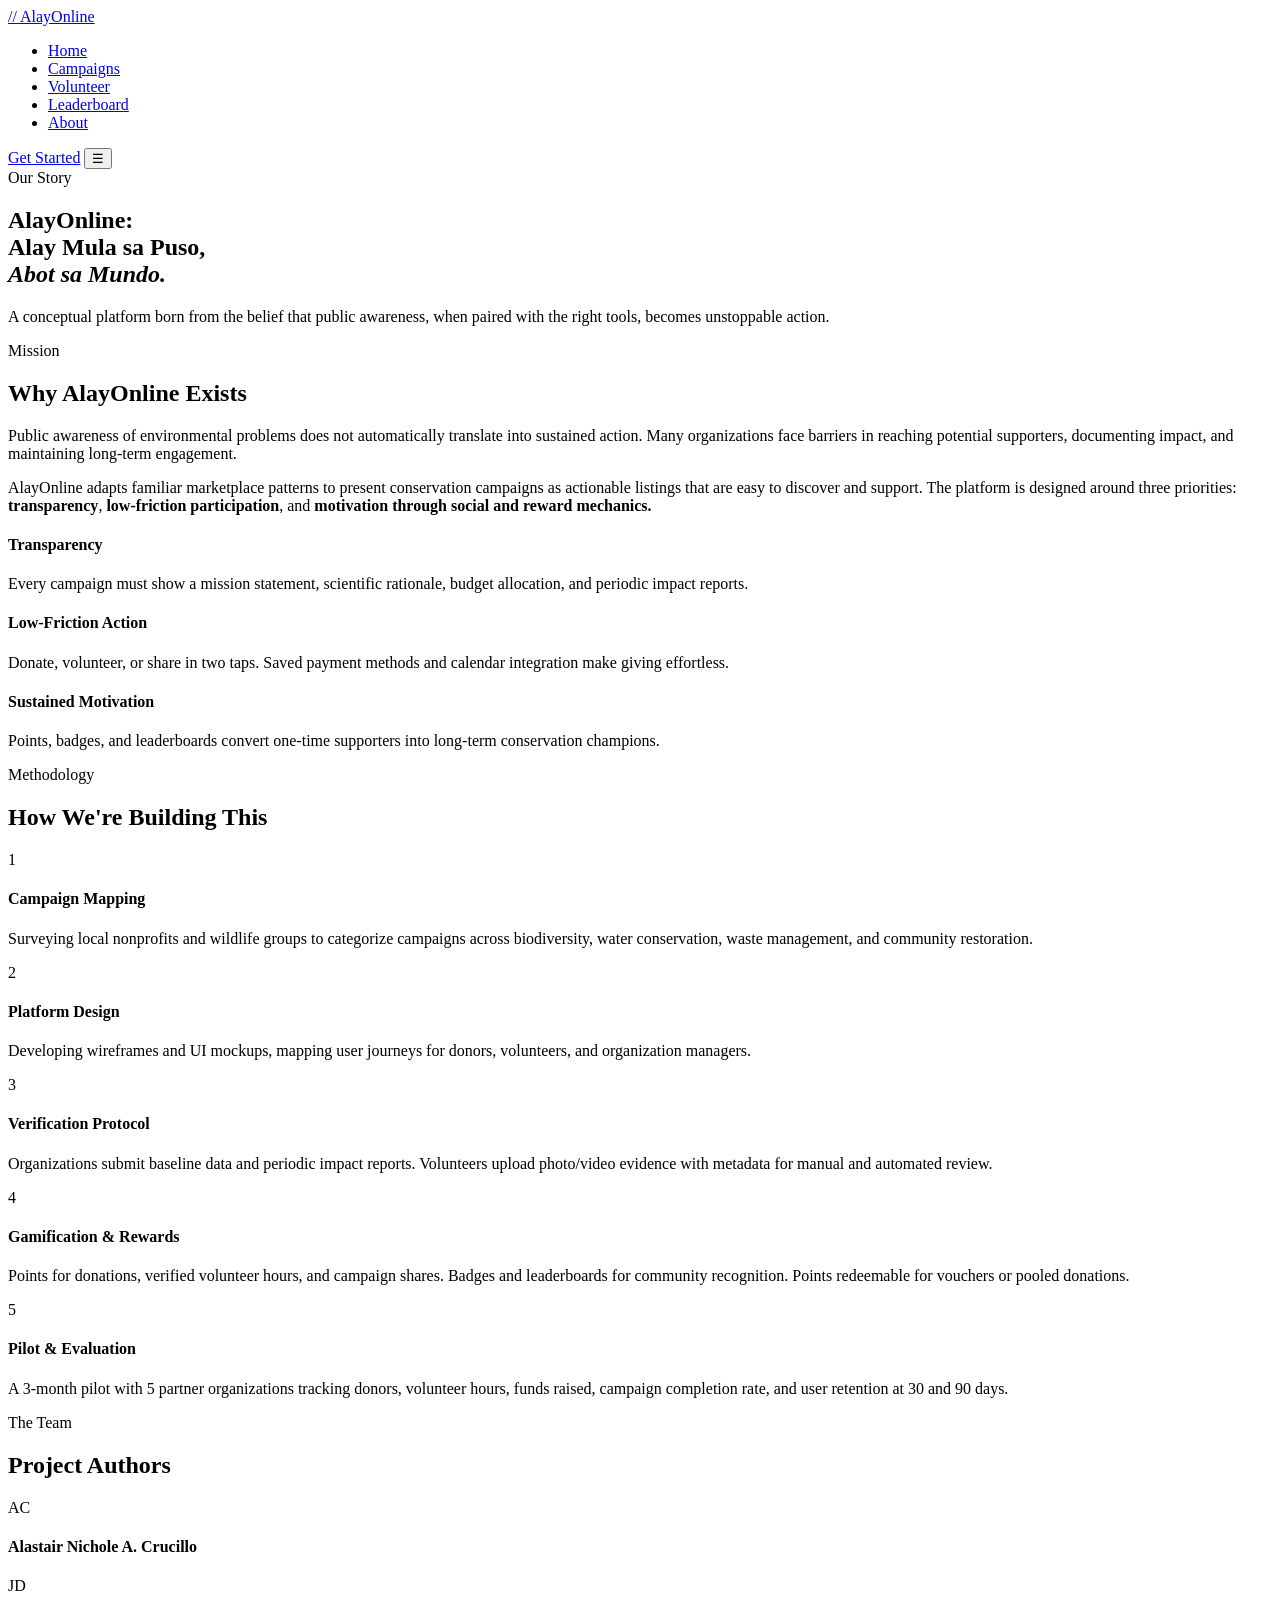
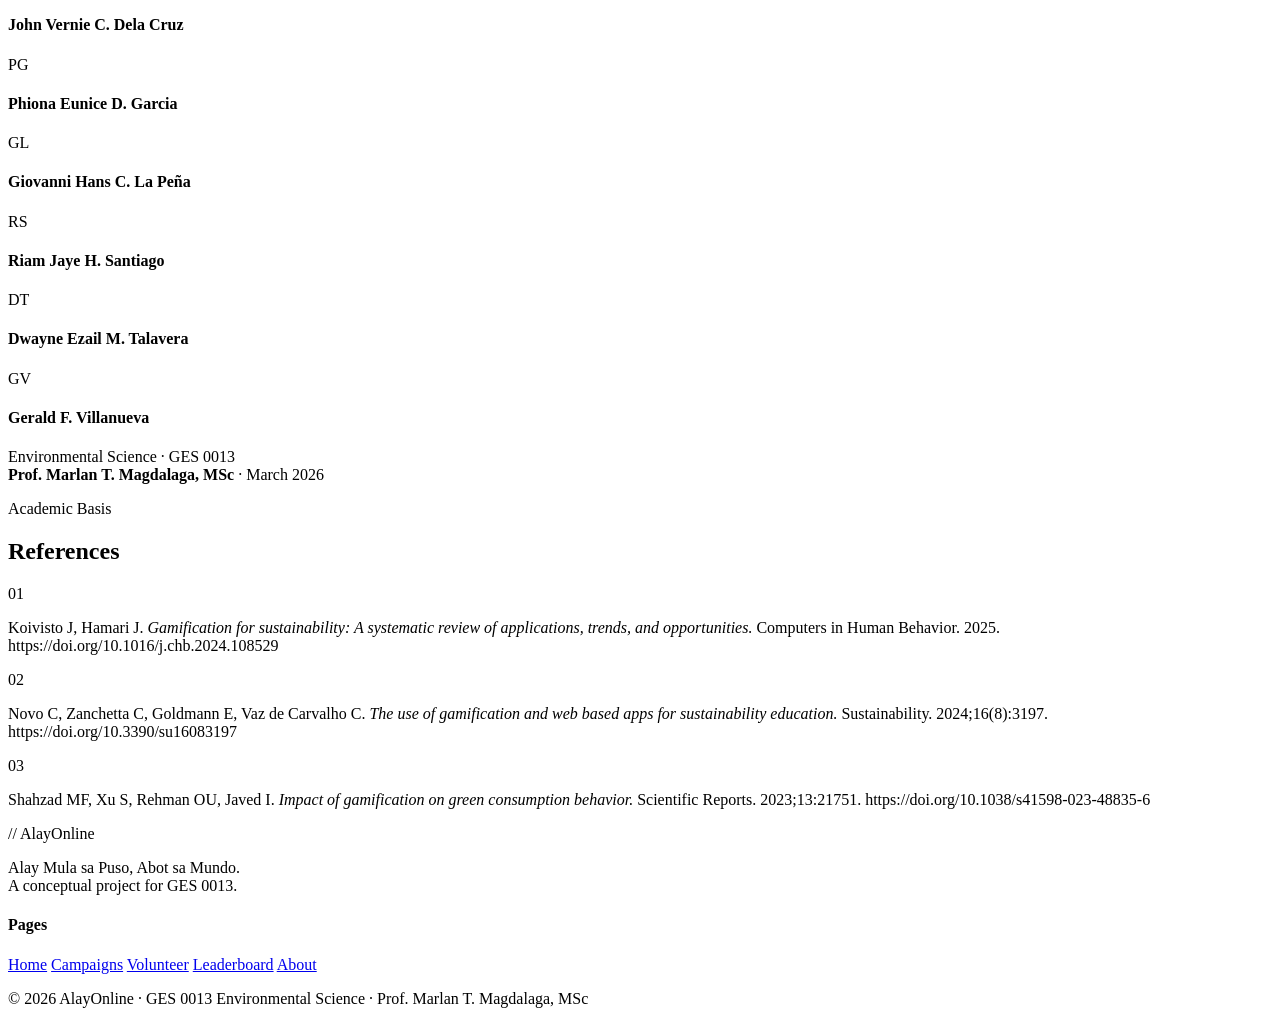
==== about.html @ 83161df3 "Add files via upload" ====
<!DOCTYPE html>
<html lang="en">
<head>
 <meta charset="UTF-8"/>
 <meta name="viewport" content="width=device-width, initial-scale=1.0"/>
 <title>About – AlayOnline</title>
 <link rel="preconnect" href="https://fonts.googleapis.com">
 <link href="https://fonts.googleapis.com/css2?family=Playfair+Display:wght@700;900&family=DM+Sans:wght@300;400;500;600&display=swap" rel="stylesheet">
 <link rel="stylesheet" href="css/style.css">
</head>
<body>

 <nav class="navbar">
 <a href="index.html" class="logo"><span class="logo-leaf">//</span> AlayOnline</a>
 <ul class="nav-links">
 <li><a href="index.html">Home</a></li>
 <li><a href="campaigns.html">Campaigns</a></li>
 <li><a href="volunteer.html">Volunteer</a></li>
 <li><a href="leaderboard.html">Leaderboard</a></li>
 <li><a href="about.html" class="active">About</a></li>
 </ul>
 <a href="campaigns.html" class="btn-primary nav-cta">Get Started</a>
 <button class="hamburger" id="hamburger">&#9776;</button>
 </nav>

 <section class="page-hero">
 <div class="hero-bg-blobs">
 <div class="blob blob-1"></div>
 <div class="blob blob-2"></div>
 </div>
 <div class="page-hero-content">
 <div class="section-label">Our Story</div>
 <h1>AlayOnline:<br>Alay Mula sa Puso,<br><em>Abot sa Mundo.</em></h1>
 <p>A conceptual platform born from the belief that public awareness, when paired with the right tools, becomes unstoppable action.</p>
 </div>
 </section>

 <!-- MISSION -->
 <section class="section mission-section">
 <div class="mission-grid">
 <div class="mission-text">
 <div class="section-label">Mission</div>
 <h2 class="section-title">Why AlayOnline Exists</h2>
 <p>Public awareness of environmental problems does not automatically translate into sustained action. Many organizations face barriers in reaching potential supporters, documenting impact, and maintaining long-term engagement.</p>
 <p>AlayOnline adapts familiar marketplace patterns to present conservation campaigns as actionable listings that are easy to discover and support. The platform is designed around three priorities: <strong>transparency</strong>, <strong>low-friction participation</strong>, and <strong>motivation through social and reward mechanics.</strong></p>
 </div>
 <div class="mission-values">
 <div class="value-card">
 <div class="value-icon"></div>
 <h4>Transparency</h4>
 <p>Every campaign must show a mission statement, scientific rationale, budget allocation, and periodic impact reports.</p>
 </div>
 <div class="value-card">
 <div class="value-icon"></div>
 <h4>Low-Friction Action</h4>
 <p>Donate, volunteer, or share in two taps. Saved payment methods and calendar integration make giving effortless.</p>
 </div>
 <div class="value-card">
 <div class="value-icon"></div>
 <h4>Sustained Motivation</h4>
 <p>Points, badges, and leaderboards convert one-time supporters into long-term conservation champions.</p>
 </div>
 </div>
 </div>
 </section>

 <!-- METHODOLOGY -->
 <section class="section methodology-section">
 <div class="section-label">Methodology</div>
 <h2 class="section-title">How We're Building This</h2>
 <div class="meth-steps">
 <div class="meth-step">
 <div class="meth-num">1</div>
 <div class="meth-content">
 <h4>Campaign Mapping</h4>
 <p>Surveying local nonprofits and wildlife groups to categorize campaigns across biodiversity, water conservation, waste management, and community restoration.</p>
 </div>
 </div>
 <div class="meth-step">
 <div class="meth-num">2</div>
 <div class="meth-content">
 <h4>Platform Design</h4>
 <p>Developing wireframes and UI mockups, mapping user journeys for donors, volunteers, and organization managers.</p>
 </div>
 </div>
 <div class="meth-step">
 <div class="meth-num">3</div>
 <div class="meth-content">
 <h4>Verification Protocol</h4>
 <p>Organizations submit baseline data and periodic impact reports. Volunteers upload photo/video evidence with metadata for manual and automated review.</p>
 </div>
 </div>
 <div class="meth-step">
 <div class="meth-num">4</div>
 <div class="meth-content">
 <h4>Gamification & Rewards</h4>
 <p>Points for donations, verified volunteer hours, and campaign shares. Badges and leaderboards for community recognition. Points redeemable for vouchers or pooled donations.</p>
 </div>
 </div>
 <div class="meth-step">
 <div class="meth-num">5</div>
 <div class="meth-content">
 <h4>Pilot & Evaluation</h4>
 <p>A 3-month pilot with 5 partner organizations tracking donors, volunteer hours, funds raised, campaign completion rate, and user retention at 30 and 90 days.</p>
 </div>
 </div>
 </div>
 </section>

 <!-- TEAM -->
 <section class="section team-section">
 <div class="section-label">The Team</div>
 <h2 class="section-title">Project Authors</h2>
 <div class="team-grid">
 <div class="team-card">
 <div class="team-avatar">AC</div>
 <h4>Alastair Nichole A. Crucillo</h4>
 </div>
 <div class="team-card">
 <div class="team-avatar">JD</div>
 <h4>John Vernie C. Dela Cruz</h4>
 </div>
 <div class="team-card">
 <div class="team-avatar">PG</div>
 <h4>Phiona Eunice D. Garcia</h4>
 </div>
 <div class="team-card">
 <div class="team-avatar">GL</div>
 <h4>Giovanni Hans C. La Peña</h4>
 </div>
 <div class="team-card">
 <div class="team-avatar">RS</div>
 <h4>Riam Jaye H. Santiago</h4>
 </div>
 <div class="team-card">
 <div class="team-avatar">DT</div>
 <h4>Dwayne Ezail M. Talavera</h4>
 </div>
 <div class="team-card">
 <div class="team-avatar">GV</div>
 <h4>Gerald F. Villanueva</h4>
 </div>
 </div>
 <div class="course-info">
 <p>Environmental Science · GES 0013<br>
 <strong>Prof. Marlan T. Magdalaga, MSc</strong> · March 2026</p>
 </div>
 </section>

 <!-- REFERENCES -->
 <section class="section references-section">
 <div class="section-label">Academic Basis</div>
 <h2 class="section-title">References</h2>
 <div class="ref-list">
 <div class="ref-card">
 <div class="ref-num">01</div>
 <div class="ref-text">
 <p>Koivisto J, Hamari J. <em>Gamification for sustainability: A systematic review of applications, trends, and opportunities.</em> Computers in Human Behavior. 2025. https://doi.org/10.1016/j.chb.2024.108529</p>
 </div>
 </div>
 <div class="ref-card">
 <div class="ref-num">02</div>
 <div class="ref-text">
 <p>Novo C, Zanchetta C, Goldmann E, Vaz de Carvalho C. <em>The use of gamification and web based apps for sustainability education.</em> Sustainability. 2024;16(8):3197. https://doi.org/10.3390/su16083197</p>
 </div>
 </div>
 <div class="ref-card">
 <div class="ref-num">03</div>
 <div class="ref-text">
 <p>Shahzad MF, Xu S, Rehman OU, Javed I. <em>Impact of gamification on green consumption behavior.</em> Scientific Reports. 2023;13:21751. https://doi.org/10.1038/s41598-023-48835-6</p>
 </div>
 </div>
 </div>
 </section>

 <footer class="footer">
 <div class="footer-inner">
 <div class="footer-brand">
 <span class="logo-leaf">//</span> AlayOnline
 <p>Alay Mula sa Puso, Abot sa Mundo.<br>A conceptual project for GES 0013.</p>
 </div>
 <div class="footer-links">
 <h4>Pages</h4>
 <a href="index.html">Home</a>
 <a href="campaigns.html">Campaigns</a>
 <a href="volunteer.html">Volunteer</a>
 <a href="leaderboard.html">Leaderboard</a>
 <a href="about.html">About</a>
 </div>
 </div>
 <div class="footer-bottom">
 <p>© 2026 AlayOnline · GES 0013 Environmental Science · Prof. Marlan T. Magdalaga, MSc</p>
 </div>
 </footer>

 <script src="js/main.js"></script>
</body>
</html>
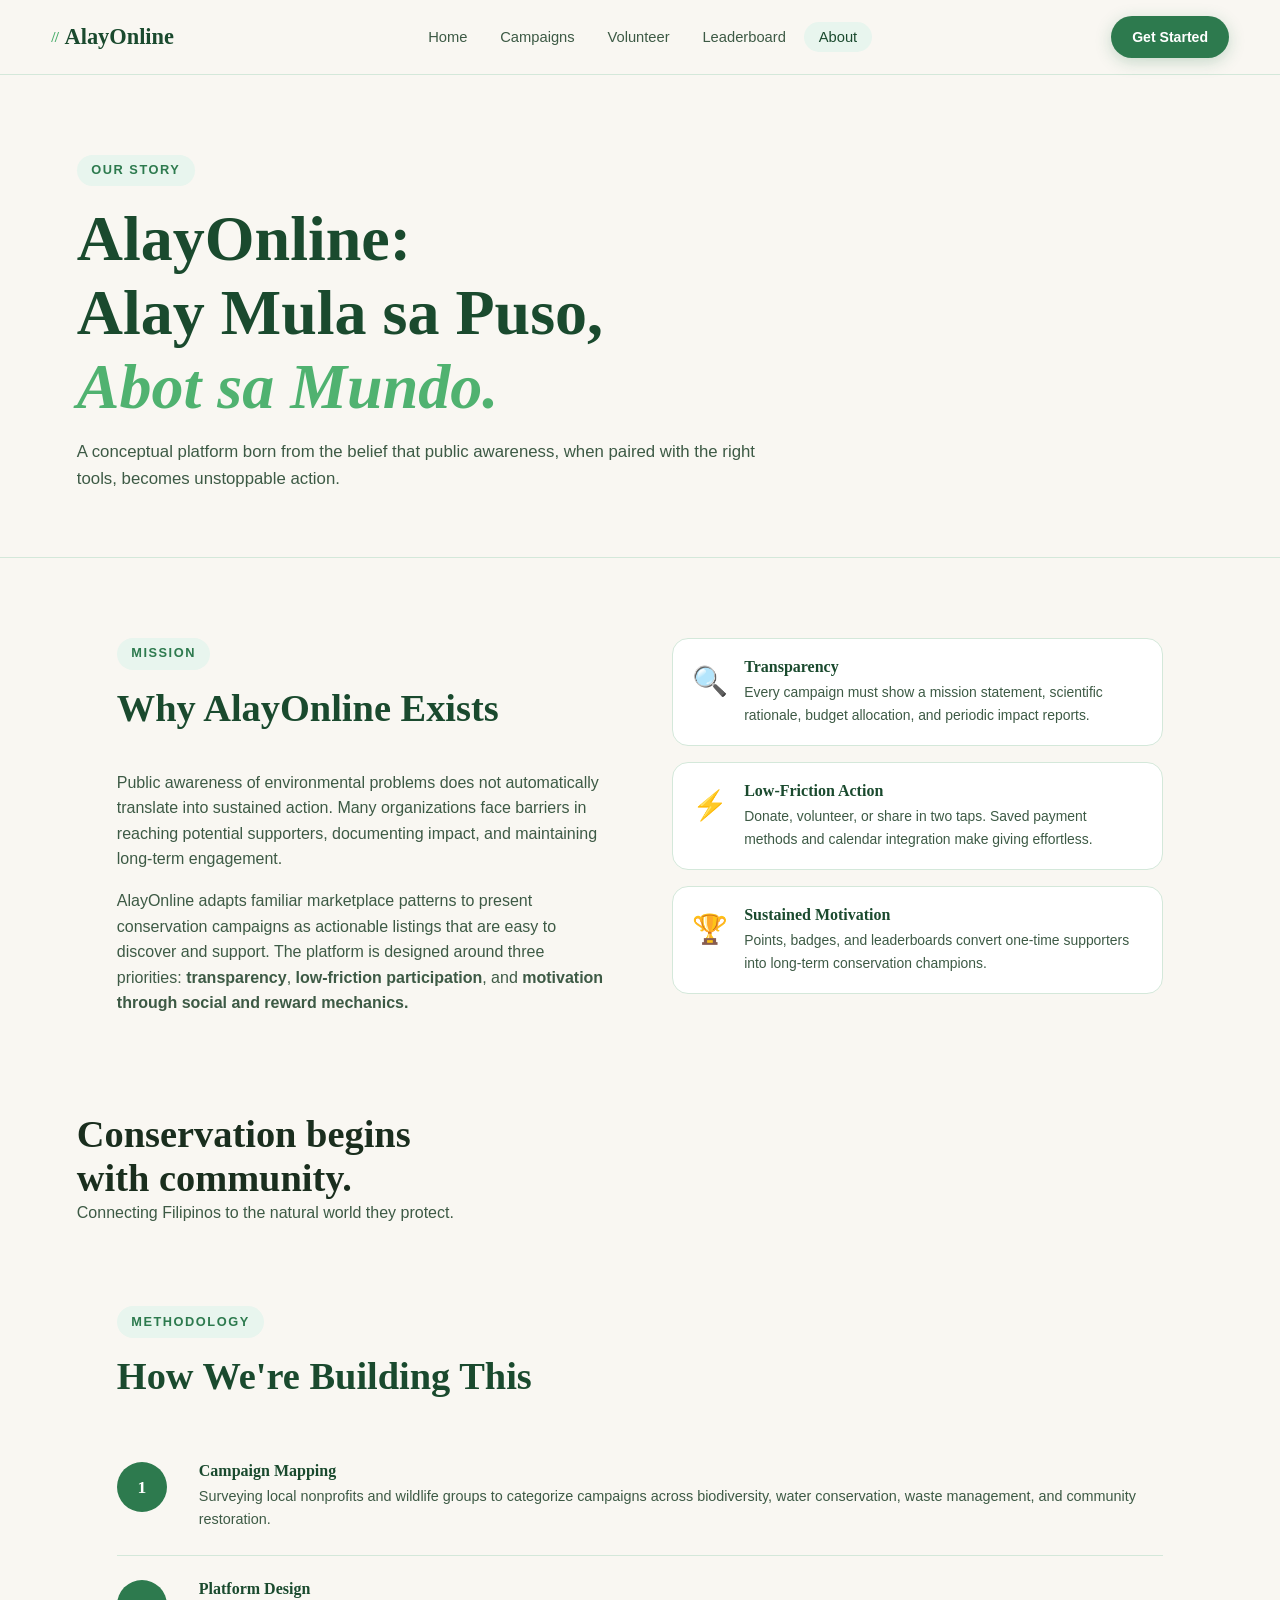
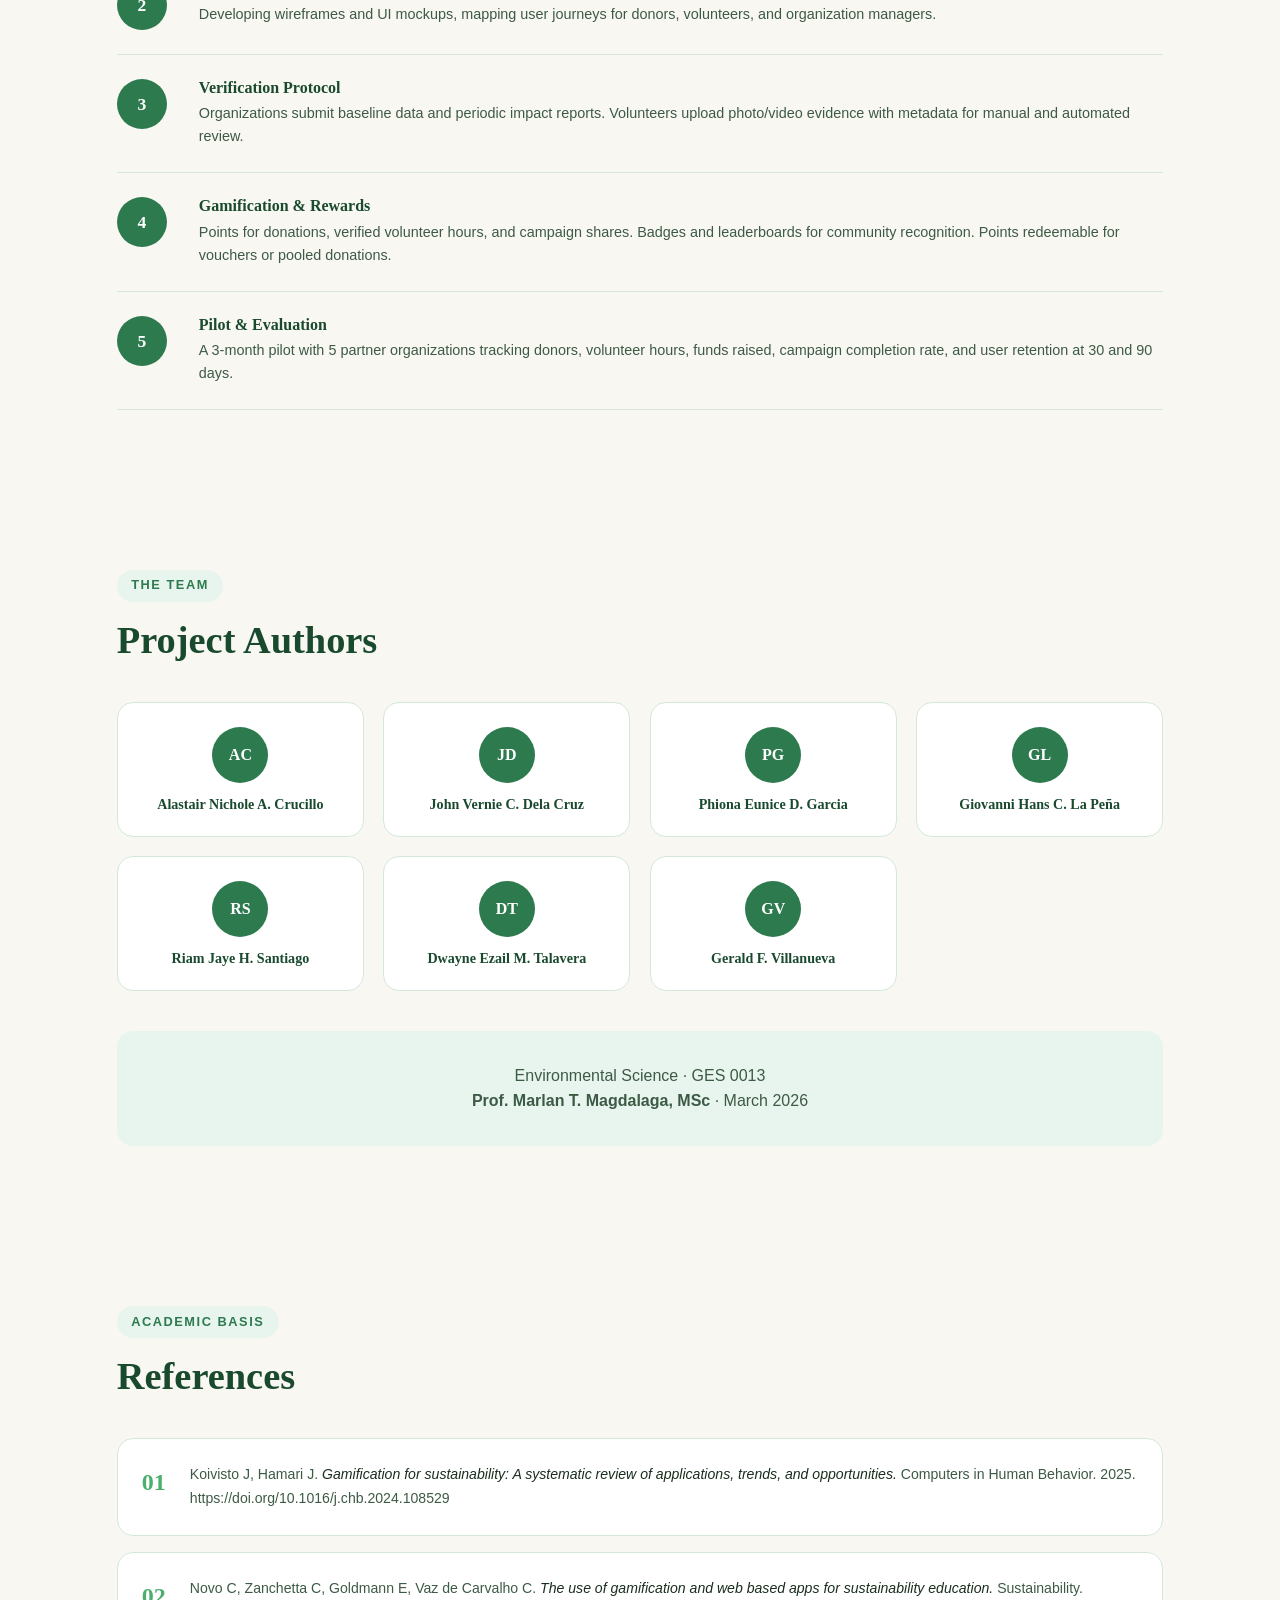
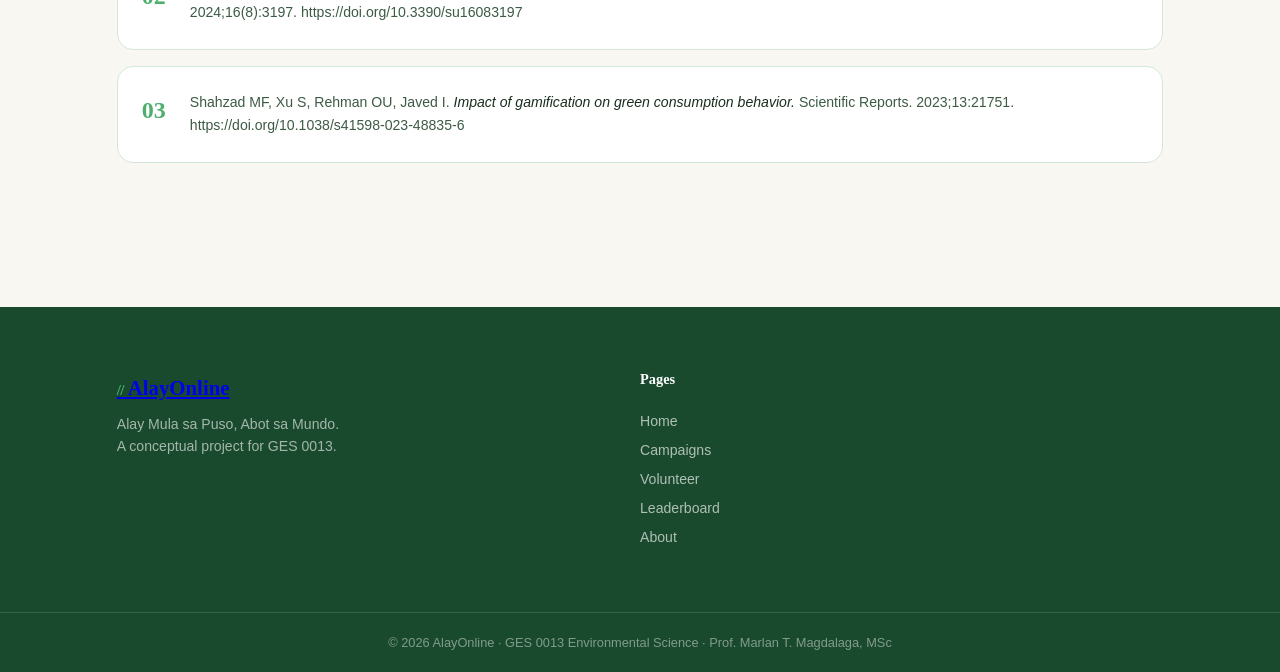
==== commit 4f373cf9: "Update about.html" ====
--- a/about.html
+++ b/about.html
@@ -5,7 +5,7 @@
  <meta name="viewport" content="width=device-width, initial-scale=1.0"/>
  <title>About – AlayOnline</title>
  <link rel="preconnect" href="https://fonts.googleapis.com">
- <link href="https://fonts.googleapis.com/css2?family=Playfair+Display:wght@700;900&family=DM+Sans:wght@300;400;500;600&display=swap" rel="stylesheet">
+ <link href="https://fonts.googleapis.com/css2?family=Cormorant+Garamond:ital,wght@0,400;0,600;0,700;1,400;1,600&family=Outfit:wght@300;400;500;600;700&display=swap" rel="stylesheet">
  <link rel="stylesheet" href="css/style.css">
 </head>
 <body>
@@ -23,14 +23,13 @@
  <button class="hamburger" id="hamburger">&#9776;</button>
  </nav>
 
+ <!-- PAGE HERO (Parallax) -->
  <section class="page-hero">
- <div class="hero-bg-blobs">
- <div class="blob blob-1"></div>
- <div class="blob blob-2"></div>
- </div>
+ <div class="page-hero-parallax-bg ph-about"></div>
+ <div class="page-hero-overlay"></div>
  <div class="page-hero-content">
  <div class="section-label">Our Story</div>
- <h1>AlayOnline:<br>Alay Mula sa Puso,<br><em>Abot sa Mundo.</em></h1>
+ <h1>AlayOnline:<br>Alay Mula sa Puso,<br><em style="color: rgba(61,170,98,0.9);">Abot sa Mundo.</em></h1>
  <p>A conceptual platform born from the belief that public awareness, when paired with the right tools, becomes unstoppable action.</p>
  </div>
  </section>
@@ -46,23 +45,39 @@
  </div>
  <div class="mission-values">
  <div class="value-card">
- <div class="value-icon"></div>
+ <div class="value-icon">🔍</div>
+ <div>
  <h4>Transparency</h4>
  <p>Every campaign must show a mission statement, scientific rationale, budget allocation, and periodic impact reports.</p>
  </div>
+ </div>
  <div class="value-card">
- <div class="value-icon"></div>
+ <div class="value-icon">⚡</div>
+ <div>
  <h4>Low-Friction Action</h4>
  <p>Donate, volunteer, or share in two taps. Saved payment methods and calendar integration make giving effortless.</p>
  </div>
+ </div>
  <div class="value-card">
- <div class="value-icon"></div>
+ <div class="value-icon">🏆</div>
+ <div>
  <h4>Sustained Motivation</h4>
  <p>Points, badges, and leaderboards convert one-time supporters into long-term conservation champions.</p>
  </div>
  </div>
  </div>
- </section>
+ </div>
+ </section>
+
+ <!-- NATURE STRIP -->
+ <div class="nature-strip parallax-section">
+ <div class="nature-strip-bg parallax-bg" style="background-image: url('https://images.unsplash.com/photo-1441974231531-c6227db76b6e?w=1600&q=80&auto=format&fit=crop'); filter: brightness(0.3) saturate(1.4);"></div>
+ <div class="nature-strip-overlay"></div>
+ <div class="nature-strip-content section-content" style="padding: 0 6%;">
+ <h2>Conservation begins<br>with community.</h2>
+ <p>Connecting Filipinos to the natural world they protect.</p>
+ </div>
+ </div>
 
  <!-- METHODOLOGY -->
  <section class="section methodology-section">
@@ -176,7 +191,7 @@
  <footer class="footer">
  <div class="footer-inner">
  <div class="footer-brand">
- <span class="logo-leaf">//</span> AlayOnline
+ <a href="index.html" class="footer-brand-name"><span class="logo-leaf">//</span> AlayOnline</a>
  <p>Alay Mula sa Puso, Abot sa Mundo.<br>A conceptual project for GES 0013.</p>
  </div>
  <div class="footer-links">
--- a/css/style.css
+++ b/css/style.css
@@ -0,0 +1,836 @@
+/* ===== CSS VARIABLES ===== */
+:root {
+  --green-deep: #1a4a2e;
+  --green-mid: #2d7a4e;
+  --green-light: #4caf6e;
+  --green-pale: #e8f5ee;
+  --teal: #1b7a6e;
+  --blue: #1a5276;
+  --blue-light: #d6eaf8;
+  --brown: #6b4226;
+  --brown-light: #f5ebe0;
+  --gold: #e6b800;
+  --gold-light: #fff8cc;
+  --off-white: #f9f7f2;
+  --white: #ffffff;
+  --text-dark: #1a2e1e;
+  --text-mid: #3d5a45;
+  --text-light: #6b8c74;
+  --border: #d4e8da;
+  --shadow: rgba(26,74,46,0.12);
+  --shadow-lg: rgba(26,74,46,0.20);
+  --font-display: 'Playfair Display', Georgia, serif;
+  --font-body: 'DM Sans', sans-serif;
+  --radius: 16px;
+  --radius-sm: 10px;
+  --transition: 0.3s cubic-bezier(0.4,0,0.2,1);
+}
+
+/* ===== RESET ===== */
+*, *::before, *::after { box-sizing: border-box; margin: 0; padding: 0; }
+html { scroll-behavior: smooth; }
+body {
+  font-family: var(--font-body);
+  background: var(--off-white);
+  color: var(--text-dark);
+  line-height: 1.6;
+  overflow-x: hidden;
+}
+
+/* ===== TYPOGRAPHY ===== */
+h1, h2, h3, h4 { font-family: var(--font-display); line-height: 1.15; }
+h1 { font-size: clamp(2.4rem, 5vw, 4rem); font-weight: 900; }
+h2 { font-size: clamp(1.8rem, 3vw, 2.8rem); font-weight: 700; }
+h3 { font-size: 1.25rem; font-weight: 700; }
+h4 { font-size: 1rem; font-weight: 700; }
+p { font-size: 1rem; color: var(--text-mid); }
+em { font-style: italic; color: var(--green-mid); }
+
+/* ===== BUTTONS ===== */
+.btn-primary {
+  display: inline-block;
+  background: var(--green-mid);
+  color: #fff;
+  padding: 0.8rem 1.8rem;
+  border-radius: 50px;
+  font-family: var(--font-body);
+  font-weight: 600;
+  font-size: 0.95rem;
+  text-decoration: none;
+  border: none;
+  cursor: pointer;
+  transition: background var(--transition), transform var(--transition), box-shadow var(--transition);
+  box-shadow: 0 4px 16px rgba(45,122,78,0.25);
+}
+.btn-primary:hover {
+  background: var(--green-deep);
+  transform: translateY(-2px);
+  box-shadow: 0 8px 24px rgba(45,122,78,0.35);
+}
+.btn-outline {
+  display: inline-block;
+  background: transparent;
+  color: var(--green-mid);
+  padding: 0.8rem 1.8rem;
+  border-radius: 50px;
+  font-family: var(--font-body);
+  font-weight: 600;
+  font-size: 0.95rem;
+  text-decoration: none;
+  border: 2px solid var(--green-mid);
+  cursor: pointer;
+  transition: all var(--transition);
+}
+.btn-outline:hover {
+  background: var(--green-mid);
+  color: #fff;
+  transform: translateY(-2px);
+}
+.btn-sm {
+  display: inline-block;
+  background: var(--green-mid);
+  color: #fff;
+  padding: 0.45rem 1.1rem;
+  border-radius: 50px;
+  font-size: 0.85rem;
+  font-weight: 600;
+  text-decoration: none;
+  transition: background var(--transition);
+}
+.btn-sm:hover { background: var(--green-deep); }
+.btn-sm-pad {
+  display: inline-block;
+  padding: 0.5rem 1.2rem;
+  border-radius: 50px;
+  font-size: 0.85rem;
+  font-weight: 600;
+  text-decoration: none;
+  cursor: pointer;
+  transition: all var(--transition);
+}
+.w100 { width: 100%; text-align: center; margin-top: 0.75rem; }
+
+/* ===== NAVBAR ===== */
+.navbar {
+  position: sticky;
+  top: 0;
+  z-index: 100;
+  display: flex;
+  align-items: center;
+  justify-content: space-between;
+  padding: 1rem 4%;
+  background: rgba(249,247,242,0.95);
+  backdrop-filter: blur(12px);
+  border-bottom: 1px solid var(--border);
+  gap: 1rem;
+}
+.logo {
+  font-family: var(--font-display);
+  font-weight: 900;
+  font-size: 1.4rem;
+  color: var(--green-deep);
+  text-decoration: none;
+  display: flex;
+  align-items: center;
+  gap: 0.4rem;
+  white-space: nowrap;
+}
+.logo-leaf { font-size: 0.95rem; color: var(--green-light); font-weight: 900; letter-spacing: -0.05em; }
+.nav-links {
+  display: flex;
+  list-style: none;
+  gap: 0.25rem;
+}
+.nav-links a {
+  padding: 0.45rem 0.9rem;
+  text-decoration: none;
+  color: var(--text-mid);
+  font-weight: 500;
+  font-size: 0.92rem;
+  border-radius: 50px;
+  transition: all var(--transition);
+}
+.nav-links a:hover, .nav-links a.active {
+  color: var(--green-deep);
+  background: var(--green-pale);
+}
+.nav-cta { font-size: 0.88rem; padding: 0.6rem 1.3rem; }
+.hamburger {
+  display: none;
+  background: none;
+  border: none;
+  font-size: 1.5rem;
+  cursor: pointer;
+  color: var(--green-deep);
+}
+
+/* ===== SECTION BASE ===== */
+.section {
+  padding: 5rem 6%;
+  max-width: 1200px;
+  margin: 0 auto;
+}
+.section-label {
+  display: inline-block;
+  background: var(--green-pale);
+  color: var(--green-mid);
+  font-size: 0.8rem;
+  font-weight: 600;
+  letter-spacing: 0.12em;
+  text-transform: uppercase;
+  padding: 0.35rem 0.9rem;
+  border-radius: 50px;
+  margin-bottom: 1rem;
+}
+.section-title {
+  margin-bottom: 2.5rem;
+  color: var(--green-deep);
+}
+
+/* ===== BLOBS (background) ===== */
+.hero-bg-blobs { position: absolute; inset: 0; overflow: hidden; pointer-events: none; z-index: 0; }
+.blob {
+  position: absolute;
+  border-radius: 50%;
+  filter: blur(60px);
+  opacity: 0.18;
+}
+.blob-1 { width: 500px; height: 500px; background: var(--green-light); top: -100px; left: -100px; animation: drift 12s ease-in-out infinite; }
+.blob-2 { width: 400px; height: 400px; background: var(--teal); top: 100px; right: -100px; animation: drift 16s ease-in-out infinite reverse; }
+.blob-3 { width: 300px; height: 300px; background: var(--gold); bottom: -50px; left: 40%; animation: drift 10s ease-in-out infinite 3s; }
+@keyframes drift { 0%,100%{transform:translate(0,0)} 50%{transform:translate(30px,30px)} }
+
+/* ===== HERO ===== */
+.hero {
+  position: relative;
+  display: grid;
+  grid-template-columns: 1fr 1fr;
+  align-items: center;
+  gap: 3rem;
+  padding: 5rem 6% 4rem;
+  min-height: 88vh;
+  overflow: hidden;
+}
+.hero-content { position: relative; z-index: 1; }
+.hero-badge {
+  display: inline-block;
+  background: var(--gold-light);
+  border: 1px solid var(--gold);
+  color: #7a5c00;
+  font-size: 0.8rem;
+  font-weight: 600;
+  padding: 0.35rem 0.9rem;
+  border-radius: 50px;
+  margin-bottom: 1.5rem;
+}
+.hero-title {
+  margin-bottom: 1.2rem;
+  color: var(--green-deep);
+  animation: fadeUp 0.8s ease both;
+}
+.hero-sub {
+  font-size: 1.1rem;
+  color: var(--text-mid);
+  margin-bottom: 2rem;
+  max-width: 500px;
+  animation: fadeUp 0.9s ease 0.1s both;
+}
+.hero-actions {
+  display: flex;
+  gap: 1rem;
+  flex-wrap: wrap;
+  margin-bottom: 2.5rem;
+  animation: fadeUp 1s ease 0.2s both;
+}
+.hero-stats {
+  display: flex;
+  align-items: center;
+  gap: 1.5rem;
+  animation: fadeUp 1s ease 0.3s both;
+}
+.stat { display: flex; flex-direction: column; }
+.stat-num { font-family: var(--font-display); font-size: 1.8rem; font-weight: 900; color: var(--green-deep); }
+.stat-label { font-size: 0.78rem; color: var(--text-light); text-transform: uppercase; letter-spacing: 0.05em; }
+.stat-divider { width: 1px; height: 40px; background: var(--border); }
+
+@keyframes fadeUp { from{opacity:0;transform:translateY(20px)} to{opacity:1;transform:translateY(0)} }
+
+/* ===== PHONE MOCKUP ===== */
+.hero-visual { position: relative; z-index: 1; display: flex; justify-content: center; animation: fadeUp 1s ease 0.4s both; }
+.phone-mockup {
+  width: 260px;
+  background: var(--green-deep);
+  border-radius: 36px;
+  padding: 14px;
+  box-shadow: 0 30px 80px rgba(26,74,46,0.35);
+}
+.phone-screen {
+  background: var(--off-white);
+  border-radius: 26px;
+  overflow: hidden;
+  min-height: 480px;
+}
+.phone-header {
+  background: var(--green-deep);
+  color: #fff;
+  padding: 0.8rem 1rem;
+  display: flex;
+  justify-content: space-between;
+  align-items: center;
+  font-size: 0.78rem;
+  font-weight: 600;
+}
+.phone-pts { background: var(--gold); color: #1a1a1a; padding: 0.2rem 0.6rem; border-radius: 50px; font-size: 0.7rem; }
+.phone-card {
+  margin: 0.7rem;
+  border-radius: var(--radius-sm);
+  padding: 0.8rem;
+  font-size: 0.75rem;
+}
+.phone-card.green { background: var(--green-pale); border-left: 3px solid var(--green-light); }
+.phone-card.blue { background: var(--blue-light); border-left: 3px solid #3498db; }
+.phone-card.brown { background: var(--brown-light); border-left: 3px solid var(--brown); }
+.pc-tag { font-size: 0.65rem; font-weight: 600; color: var(--text-light); text-transform: uppercase; letter-spacing: 0.06em; margin-bottom: 0.25rem; }
+.pc-title { font-weight: 700; color: var(--text-dark); font-size: 0.82rem; margin-bottom: 0.4rem; }
+.pc-bar { height: 5px; background: var(--border); border-radius: 3px; margin-bottom: 0.3rem; }
+.pc-fill { height: 100%; background: var(--green-mid); border-radius: 3px; }
+.pc-meta { font-size: 0.65rem; color: var(--text-light); }
+
+/* ===== PILLARS ===== */
+.pillars-grid {
+  display: grid;
+  grid-template-columns: repeat(4, 1fr);
+  gap: 1.5rem;
+}
+.pillar-card {
+  background: var(--white);
+  border: 1px solid var(--border);
+  border-radius: var(--radius);
+  padding: 2rem 1.5rem;
+  text-align: center;
+  transition: transform var(--transition), box-shadow var(--transition);
+  cursor: default;
+}
+.pillar-card:hover { transform: translateY(-6px); box-shadow: 0 16px 40px var(--shadow); }
+.pillar-icon { font-size: 2.5rem; margin-bottom: 1rem; }
+.pillar-card h3 { font-size: 1rem; margin-bottom: 0.6rem; color: var(--green-deep); }
+.pillar-card p { font-size: 0.87rem; }
+
+/* ===== HOW IT WORKS ===== */
+.how-it-works { background: var(--green-deep); border-radius: 24px; color: #fff; }
+.how-it-works .section-label { background: rgba(255,255,255,0.15); color: rgba(255,255,255,0.85); }
+.how-it-works .section-title { color: #fff; }
+.steps-row {
+  display: flex;
+  align-items: flex-start;
+  gap: 1rem;
+  flex-wrap: wrap;
+}
+.step { flex: 1; min-width: 160px; }
+.step-number { font-family: var(--font-display); font-size: 3rem; font-weight: 900; color: var(--green-mid); line-height: 1; margin-bottom: 0.5rem; }
+.step h3 { color: var(--green-deep); margin-bottom: 0.4rem; }
+.step p { color: var(--text-mid); font-size: 0.9rem; }
+.step-arrow { font-size: 1.5rem; color: var(--green-mid); padding-top: 1rem; align-self: center; }
+.how-it-works .step-number { color: var(--green-light); }
+.how-it-works .step h3 { color: #ffffff; }
+.how-it-works .step p { color: rgba(255,255,255,0.75); }
+.how-it-works .step-arrow { color: var(--green-light); }
+
+/* ===== CAMPAIGN CARDS ===== */
+.campaigns-row { display: grid; grid-template-columns: repeat(3,1fr); gap: 1.5rem; margin-bottom: 2.5rem; }
+.camp-card {
+  background: var(--white);
+  border-radius: var(--radius);
+  overflow: hidden;
+  border: 1px solid var(--border);
+  transition: transform var(--transition), box-shadow var(--transition);
+}
+.camp-card:hover { transform: translateY(-6px); box-shadow: 0 20px 50px var(--shadow-lg); }
+.camp-img { height: 180px; background-size: cover; background-position: center; }
+.camp-img-1 { background: linear-gradient(135deg, #1a4a2e 0%, #2d7a4e 50%, #4caf6e 100%); position:relative; }
+.camp-img-1::after { content:'🦅'; position:absolute; top:50%; left:50%; transform:translate(-50%,-50%); font-size:4rem; }
+.camp-img-2 { background: linear-gradient(135deg, #0d3349 0%, #1a5276 50%, #3498db 100%); position:relative; }
+.camp-img-2::after { content:'💧'; position:absolute; top:50%; left:50%; transform:translate(-50%,-50%); font-size:4rem; }
+.camp-img-3 { background: linear-gradient(135deg, #3d2314 0%, #6b4226 50%, #c8855a 100%); position:relative; }
+.camp-img-3::after { content:'🌱'; position:absolute; top:50%; left:50%; transform:translate(-50%,-50%); font-size:4rem; }
+.camp-body { padding: 1.2rem; }
+.camp-tag {
+  display: inline-block;
+  font-size: 0.72rem;
+  font-weight: 600;
+  padding: 0.25rem 0.7rem;
+  border-radius: 50px;
+  margin-bottom: 0.6rem;
+}
+.green-tag { background: var(--green-pale); color: var(--green-mid); }
+.blue-tag { background: var(--blue-light); color: var(--blue); }
+.brown-tag { background: var(--brown-light); color: var(--brown); }
+.grey-tag { background: #f0f0f0; color: #555; }
+.verified-tag { background: #e8fdf1; color: #1a7a4e; border: 1px solid #a8e6c4; margin-left: 0.3rem; }
+.camp-body h3 { margin-bottom: 0.4rem; font-size: 1rem; color: var(--green-deep); }
+.camp-body p { font-size: 0.87rem; margin-bottom: 0.8rem; }
+.prog-bar { height: 6px; background: var(--green-pale); border-radius: 3px; margin-bottom: 0.6rem; overflow: hidden; }
+.prog-fill { height: 100%; background: linear-gradient(90deg, var(--green-mid), var(--green-light)); border-radius: 3px; transition: width 1s ease; }
+.camp-footer { display: flex; justify-content: space-between; align-items: center; font-size: 0.85rem; color: var(--text-light); }
+.center-cta { text-align: center; }
+
+/* ===== GAMIFICATION TEASER ===== */
+.gamification-teaser {
+  display: grid;
+  grid-template-columns: 1fr 1fr;
+  gap: 4rem;
+  align-items: center;
+  background: var(--green-pale);
+  border-radius: 24px;
+  padding: 4rem 5%;
+  max-width: 1200px;
+  margin: 0 auto 3rem;
+}
+.gami-text p { margin-bottom: 1.5rem; max-width: 420px; }
+.gami-badges { display: grid; grid-template-columns: repeat(3, 1fr); gap: 1rem; }
+.badge-item {
+  background: var(--white);
+  border: 1px solid var(--border);
+  border-radius: var(--radius);
+  padding: 1.2rem 0.8rem;
+  text-align: center;
+  font-size: 2rem;
+  display: flex;
+  flex-direction: column;
+  align-items: center;
+  gap: 0.4rem;
+  transition: transform var(--transition), box-shadow var(--transition);
+  cursor: default;
+}
+.badge-item:hover { transform: scale(1.06); box-shadow: 0 8px 24px var(--shadow); }
+.badge-item span { font-size: 0.7rem; font-weight: 600; color: var(--text-mid); }
+
+/* ===== FOOTER ===== */
+.footer { background: var(--green-deep); color: rgba(255,255,255,0.8); margin-top: 4rem; }
+.footer-inner {
+  display: grid;
+  grid-template-columns: 2fr 1fr 1fr;
+  gap: 3rem;
+  padding: 4rem 6%;
+  max-width: 1200px;
+  margin: 0 auto;
+}
+.footer-brand .logo { color: #fff; font-size: 1.3rem; margin-bottom: 0.8rem; display: flex; align-items: center; gap: 0.4rem; }
+.footer-brand > span.logo-leaf { color: var(--green-light); }
+.footer-brand { font-family: var(--font-display); font-weight: 900; font-size: 1.3rem; color: #fff; margin-bottom: 0.8rem; }
+.footer-brand p { font-size: 0.88rem; line-height: 1.6; color: rgba(255,255,255,0.6); font-family: var(--font-body); font-weight: 400; margin-top: 0.5rem; }
+.footer-links h4 { font-family: var(--font-display); color: #fff; margin-bottom: 1rem; font-size: 0.9rem; }
+.footer-links { display: flex; flex-direction: column; gap: 0.4rem; }
+.footer-links a { color: rgba(255,255,255,0.65); text-decoration: none; font-size: 0.88rem; transition: color var(--transition); }
+.footer-links a:hover { color: var(--green-light); }
+.footer-bottom { border-top: 1px solid rgba(255,255,255,0.12); padding: 1.2rem 6%; text-align: center; }
+.footer-bottom p { font-size: 0.8rem; color: rgba(255,255,255,0.45); }
+
+/* ===== PAGE HERO (inner pages) ===== */
+.page-hero {
+  position: relative;
+  padding: 5rem 6% 4rem;
+  overflow: hidden;
+  border-bottom: 1px solid var(--border);
+}
+.page-hero-content { position: relative; z-index: 1; max-width: 700px; }
+.page-hero-content h1 { margin-bottom: 1rem; color: var(--green-deep); }
+.page-hero-content p { font-size: 1.05rem; color: var(--text-mid); }
+
+/* ===== FILTERS BAR ===== */
+.filters-bar {
+  display: flex;
+  align-items: center;
+  justify-content: space-between;
+  padding: 1rem 6%;
+  background: var(--white);
+  border-bottom: 1px solid var(--border);
+  flex-wrap: wrap;
+  gap: 1rem;
+  position: sticky;
+  top: 65px;
+  z-index: 90;
+}
+.filters-inner { display: flex; gap: 0.5rem; flex-wrap: wrap; }
+.filter-btn {
+  padding: 0.45rem 1rem;
+  border-radius: 50px;
+  border: 1px solid var(--border);
+  background: var(--white);
+  color: var(--text-mid);
+  font-family: var(--font-body);
+  font-size: 0.85rem;
+  font-weight: 500;
+  cursor: pointer;
+  transition: all var(--transition);
+}
+.filter-btn:hover, .filter-btn.active { background: var(--green-mid); color: #fff; border-color: var(--green-mid); }
+.search-input {
+  padding: 0.55rem 1.1rem;
+  border-radius: 50px;
+  border: 1px solid var(--border);
+  font-family: var(--font-body);
+  font-size: 0.9rem;
+  outline: none;
+  width: 220px;
+  transition: border-color var(--transition);
+  background: var(--off-white);
+}
+.search-input:focus { border-color: var(--green-mid); }
+
+/* ===== CAMPAIGNS GRID (full page) ===== */
+.campaigns-section { max-width: 1200px; margin: 0 auto; padding: 3rem 6%; }
+.campaigns-grid { display: flex; flex-direction: column; gap: 2rem; }
+.camp-full-card {
+  display: grid;
+  grid-template-columns: 280px 1fr;
+  background: var(--white);
+  border-radius: var(--radius);
+  overflow: hidden;
+  border: 1px solid var(--border);
+  transition: transform var(--transition), box-shadow var(--transition);
+}
+.camp-full-card:hover { transform: translateY(-3px); box-shadow: 0 16px 40px var(--shadow); }
+.cfc-img { min-height: 220px; background-size: cover; background-position: center; }
+.cfi-1 { background: linear-gradient(135deg, #1a4a2e, #4caf6e); position:relative; }
+.cfi-1::after { content:'🦅'; position:absolute; top:50%; left:50%; transform:translate(-50%,-50%); font-size:5rem; }
+.cfi-2 { background: linear-gradient(135deg, #0d3349, #3498db); position:relative; }
+.cfi-2::after { content:'💧'; position:absolute; top:50%; left:50%; transform:translate(-50%,-50%); font-size:5rem; }
+.cfi-3 { background: linear-gradient(135deg, #3d2314, #c8855a); position:relative; }
+.cfi-3::after { content:'🌿'; position:absolute; top:50%; left:50%; transform:translate(-50%,-50%); font-size:5rem; }
+.cfi-4 { background: linear-gradient(135deg, #333, #888); position:relative; }
+.cfi-4::after { content:'♻️'; position:absolute; top:50%; left:50%; transform:translate(-50%,-50%); font-size:5rem; }
+.cfi-5 { background: linear-gradient(135deg, #0d3320, #2ecc71); position:relative; }
+.cfi-5::after { content:'🪸'; position:absolute; top:50%; left:50%; transform:translate(-50%,-50%); font-size:5rem; }
+.cfi-6 { background: linear-gradient(135deg, #1a3550, #5dade2); position:relative; }
+.cfi-6::after { content:'🌊'; position:absolute; top:50%; left:50%; transform:translate(-50%,-50%); font-size:5rem; }
+.cfc-body { padding: 1.8rem; display: flex; flex-direction: column; justify-content: space-between; gap: 0.8rem; }
+.cfc-top { display: flex; gap: 0.5rem; flex-wrap: wrap; }
+.cfc-body h3 { font-size: 1.3rem; color: var(--green-deep); }
+.cfc-meta-row { display: flex; gap: 1.5rem; font-size: 0.8rem; color: var(--text-light); flex-wrap: wrap; }
+.cfc-footer { display: flex; justify-content: space-between; align-items: flex-end; flex-wrap: wrap; gap: 0.8rem; }
+.cfc-footer strong { font-size: 1.1rem; color: var(--green-deep); }
+.prog-label { font-size: 0.78rem; color: var(--text-light); margin-top: 0.2rem; }
+.cfc-actions { display: flex; gap: 0.6rem; }
+
+/* ===== MODAL ===== */
+.modal-overlay {
+  display: none;
+  position: fixed;
+  inset: 0;
+  background: rgba(0,0,0,0.45);
+  z-index: 200;
+  align-items: center;
+  justify-content: center;
+}
+.modal-overlay.open { display: flex; }
+.modal {
+  background: var(--white);
+  border-radius: var(--radius);
+  padding: 2.5rem;
+  width: 90%;
+  max-width: 460px;
+  position: relative;
+  animation: fadeUp 0.3s ease both;
+}
+.modal h3 { font-size: 1.3rem; margin-bottom: 0.4rem; color: var(--green-deep); }
+.modal-sub { font-size: 0.9rem; margin-bottom: 1.5rem; color: var(--text-mid); }
+.modal-close {
+  position: absolute;
+  top: 1rem;
+  right: 1rem;
+  background: var(--green-pale);
+  border: none;
+  border-radius: 50%;
+  width: 32px;
+  height: 32px;
+  cursor: pointer;
+  font-size: 0.85rem;
+  color: var(--green-deep);
+  font-weight: 700;
+}
+.amount-options { display: grid; grid-template-columns: repeat(2,1fr); gap: 0.7rem; margin-bottom: 1rem; }
+.amount-btn {
+  padding: 0.7rem;
+  border: 2px solid var(--border);
+  border-radius: var(--radius-sm);
+  background: var(--off-white);
+  cursor: pointer;
+  font-family: var(--font-body);
+  font-weight: 600;
+  font-size: 0.95rem;
+  color: var(--green-deep);
+  transition: all var(--transition);
+  display: flex;
+  flex-direction: column;
+  align-items: center;
+}
+.amount-btn:hover, .amount-btn.selected { background: var(--green-mid); color: #fff; border-color: var(--green-mid); }
+.amount-btn small { font-size: 0.7rem; font-weight: 400; opacity: 0.8; }
+.custom-input, .form-input, .search-wrap input {
+  width: 100%;
+  padding: 0.7rem 1rem;
+  border: 1px solid var(--border);
+  border-radius: var(--radius-sm);
+  font-family: var(--font-body);
+  font-size: 0.95rem;
+  margin-bottom: 0.8rem;
+  outline: none;
+  transition: border-color var(--transition);
+  background: var(--off-white);
+  display: block;
+}
+.custom-input:focus, .form-input:focus { border-color: var(--green-mid); }
+.modal-note { font-size: 0.75rem; color: var(--text-light); text-align: center; margin-top: 0.6rem; }
+
+/* ===== TOAST ===== */
+.toast {
+  position: fixed;
+  bottom: 2rem;
+  left: 50%;
+  transform: translateX(-50%) translateY(100px);
+  background: var(--green-deep);
+  color: #fff;
+  padding: 0.9rem 1.8rem;
+  border-radius: 50px;
+  font-size: 0.9rem;
+  font-weight: 600;
+  z-index: 300;
+  opacity: 0;
+  transition: all 0.4s ease;
+  white-space: nowrap;
+}
+.toast.show { opacity: 1; transform: translateX(-50%) translateY(0); }
+
+/* ===== VOLUNTEER PAGE ===== */
+.volunteer-section { max-width: 1200px; margin: 0 auto; }
+.vol-grid { display: grid; grid-template-columns: repeat(3, 1fr); gap: 1.5rem; }
+.vol-card {
+  background: var(--white);
+  border-radius: var(--radius);
+  border: 1px solid var(--border);
+  overflow: hidden;
+  transition: transform var(--transition), box-shadow var(--transition);
+}
+.vol-card:hover { transform: translateY(-5px); box-shadow: 0 16px 40px var(--shadow); }
+.vol-header {
+  padding: 1rem 1.2rem;
+  display: flex;
+  justify-content: space-between;
+  align-items: center;
+  flex-wrap: wrap;
+  gap: 0.4rem;
+}
+.green-header { background: var(--green-mid); color: #fff; }
+.blue-header { background: var(--blue); color: #fff; }
+.brown-header { background: var(--brown); color: #fff; }
+.grey-header { background: #555; color: #fff; }
+.teal-header { background: var(--teal); color: #fff; }
+.vol-org { font-size: 0.78rem; font-weight: 600; }
+.vol-tag {
+  font-size: 0.72rem;
+  background: rgba(255,255,255,0.2);
+  padding: 0.2rem 0.6rem;
+  border-radius: 50px;
+}
+.vol-body { padding: 1.4rem; }
+.vol-body h3 { margin-bottom: 0.5rem; color: var(--green-deep); font-size: 1rem; }
+.vol-body p { font-size: 0.87rem; margin-bottom: 1rem; }
+.vol-meta { display: flex; flex-direction: column; gap: 0.35rem; margin-bottom: 1rem; }
+.vol-meta-item { font-size: 0.82rem; color: var(--text-mid); }
+.vol-earn {
+  background: var(--green-pale);
+  color: var(--green-mid);
+  font-size: 0.8rem;
+  font-weight: 700;
+  padding: 0.4rem 0.8rem;
+  border-radius: 50px;
+  display: inline-block;
+  margin-bottom: 0.8rem;
+}
+.steps-4 { flex-wrap: nowrap; }
+
+/* ===== LEADERBOARD PAGE ===== */
+.leaderboard-section { max-width: 960px; margin: 0 auto; }
+.lb-tabs { display: flex; gap: 0.5rem; margin-bottom: 2rem; flex-wrap: wrap; }
+.lb-tab {
+  padding: 0.6rem 1.3rem;
+  border-radius: 50px;
+  border: 1px solid var(--border);
+  background: var(--white);
+  font-family: var(--font-body);
+  font-size: 0.88rem;
+  font-weight: 600;
+  cursor: pointer;
+  color: var(--text-mid);
+  transition: all var(--transition);
+}
+.lb-tab:hover, .lb-tab.active { background: var(--green-mid); color: #fff; border-color: var(--green-mid); }
+.lb-panel { display: none; }
+.lb-panel.active { display: block; }
+.podium-row { display: flex; justify-content: center; align-items: flex-end; gap: 1.5rem; margin-bottom: 2.5rem; flex-wrap: wrap; }
+.podium-card {
+  border-radius: var(--radius);
+  padding: 1.5rem 1.5rem 2rem;
+  text-align: center;
+  min-width: 160px;
+  flex: 1;
+  max-width: 200px;
+}
+.podium-card.gold { background: linear-gradient(160deg, #fff8cc, #ffe066); border: 2px solid var(--gold); order: 2; padding-bottom: 3rem; }
+.podium-card.silver { background: linear-gradient(160deg, #f5f5f5, #ddd); border: 2px solid #aaa; order: 1; }
+.podium-card.bronze { background: linear-gradient(160deg, #f5ebe0, #d4a96a); border: 2px solid #c8855a; order: 3; }
+.podium-rank { font-family: var(--font-display); font-weight: 900; font-size: 1.3rem; margin-bottom: 0.4rem; }
+.podium-avatar { font-size: 2.5rem; margin-bottom: 0.5rem; }
+.podium-name { font-weight: 700; font-size: 0.95rem; margin-bottom: 0.3rem; }
+.podium-pts { font-family: var(--font-display); font-size: 1.1rem; font-weight: 900; color: var(--green-deep); margin-bottom: 0.4rem; }
+.podium-badge { font-size: 0.75rem; background: rgba(255,255,255,0.6); padding: 0.25rem 0.7rem; border-radius: 50px; }
+.lb-table { border-radius: var(--radius); overflow: hidden; border: 1px solid var(--border); }
+.lb-table-head {
+  display: grid;
+  grid-template-columns: 60px 1fr 120px 120px 100px;
+  background: var(--green-deep);
+  color: #fff;
+  padding: 0.8rem 1.2rem;
+  font-size: 0.78rem;
+  font-weight: 600;
+  letter-spacing: 0.06em;
+  text-transform: uppercase;
+}
+.lb-row {
+  display: grid;
+  grid-template-columns: 60px 1fr 120px 120px 100px;
+  padding: 0.9rem 1.2rem;
+  border-bottom: 1px solid var(--border);
+  font-size: 0.88rem;
+  background: var(--white);
+  transition: background var(--transition);
+  align-items: center;
+}
+.lb-row:hover { background: var(--green-pale); }
+.lb-row.rank-4 { background: var(--green-pale); }
+.lb-row.rank-1 { background: var(--gold-light); }
+.lb-row.rank-2 { background: #f5f5f5; }
+.lb-row.rank-3 { background: var(--brown-light); }
+.lb-rank { font-weight: 700; color: var(--green-mid); }
+.lb-name { font-weight: 600; color: var(--text-dark); }
+.lb-level { font-size: 0.75rem; background: var(--green-pale); color: var(--green-mid); padding: 0.2rem 0.6rem; border-radius: 50px; font-weight: 600; display: inline-block; }
+
+/* ===== BADGES SECTION ===== */
+.badges-section { background: var(--off-white); }
+.badges-grid { display: grid; grid-template-columns: repeat(4, 1fr); gap: 1.2rem; }
+.badge-card {
+  background: var(--white);
+  border: 1px solid var(--border);
+  border-radius: var(--radius);
+  padding: 1.5rem 1rem;
+  text-align: center;
+  transition: transform var(--transition), box-shadow var(--transition);
+}
+.badge-card:hover { transform: translateY(-4px); box-shadow: 0 12px 30px var(--shadow); }
+.badge-icon { font-size: 2.2rem; margin-bottom: 0.6rem; }
+.badge-card h4 { font-size: 0.9rem; margin-bottom: 0.3rem; color: var(--green-deep); }
+.badge-card p { font-size: 0.78rem; }
+.badge-pts { font-size: 0.75rem; font-weight: 700; color: var(--green-mid); background: var(--green-pale); padding: 0.25rem 0.6rem; border-radius: 50px; display: inline-block; margin-top: 0.5rem; }
+
+/* ===== REWARDS SECTION ===== */
+.rewards-grid { display: grid; grid-template-columns: repeat(4,1fr); gap: 1.2rem; }
+.reward-card {
+  background: var(--green-deep);
+  color: #fff;
+  border-radius: var(--radius);
+  padding: 1.8rem 1.2rem;
+  text-align: center;
+  transition: transform var(--transition);
+}
+.reward-card:hover { transform: translateY(-4px); }
+.reward-pts { font-family: var(--font-display); font-size: 1.4rem; font-weight: 900; color: var(--gold); margin-bottom: 0.6rem; }
+.reward-card h4 { font-size: 0.95rem; margin-bottom: 0.4rem; }
+.reward-card p { font-size: 0.82rem; color: rgba(255,255,255,0.7); }
+
+/* ===== ABOUT PAGE ===== */
+.mission-grid { display: grid; grid-template-columns: 1fr 1fr; gap: 4rem; align-items: start; }
+.mission-text p { margin-bottom: 1rem; }
+.mission-values { display: flex; flex-direction: column; gap: 1rem; }
+.value-card { background: var(--white); border: 1px solid var(--border); border-radius: var(--radius); padding: 1.2rem; display: flex; gap: 1rem; align-items: flex-start; }
+.value-icon { font-size: 1.8rem; flex-shrink: 0; }
+.value-card h4 { margin-bottom: 0.3rem; color: var(--green-deep); }
+.value-card p { font-size: 0.87rem; }
+
+.meth-steps { display: flex; flex-direction: column; gap: 0; }
+.meth-step { display: flex; gap: 2rem; align-items: flex-start; padding: 1.5rem 0; border-bottom: 1px solid var(--border); }
+.meth-num {
+  min-width: 50px;
+  height: 50px;
+  background: var(--green-mid);
+  color: #fff;
+  border-radius: 50%;
+  display: flex;
+  align-items: center;
+  justify-content: center;
+  font-family: var(--font-display);
+  font-weight: 900;
+  font-size: 1.1rem;
+  flex-shrink: 0;
+}
+.meth-content h4 { margin-bottom: 0.3rem; color: var(--green-deep); }
+.meth-content p { font-size: 0.9rem; }
+
+.team-grid { display: grid; grid-template-columns: repeat(4, 1fr); gap: 1.2rem; margin-bottom: 2.5rem; }
+.team-card { background: var(--white); border: 1px solid var(--border); border-radius: var(--radius); padding: 1.5rem 1rem; text-align: center; }
+.team-avatar {
+  width: 56px;
+  height: 56px;
+  background: var(--green-mid);
+  color: #fff;
+  border-radius: 50%;
+  display: flex;
+  align-items: center;
+  justify-content: center;
+  font-family: var(--font-display);
+  font-weight: 900;
+  font-size: 1rem;
+  margin: 0 auto 0.8rem;
+}
+.team-card h4 { font-size: 0.88rem; color: var(--green-deep); }
+.course-info { text-align: center; padding: 2rem; background: var(--green-pale); border-radius: var(--radius); }
+.course-info p { font-size: 1rem; color: var(--text-mid); }
+
+.ref-list { display: flex; flex-direction: column; gap: 1rem; }
+.ref-card { display: flex; gap: 1.5rem; background: var(--white); border: 1px solid var(--border); border-radius: var(--radius); padding: 1.5rem; align-items: flex-start; }
+.ref-num { font-family: var(--font-display); font-weight: 900; font-size: 1.5rem; color: var(--green-light); flex-shrink: 0; }
+.ref-text p { font-size: 0.88rem; line-height: 1.7; }
+.ref-text em { font-style: italic; color: var(--text-dark); }
+
+/* ===== MOBILE ===== */
+@media (max-width: 900px) {
+  .nav-links { display: none; position: absolute; top: 65px; left: 0; right: 0; flex-direction: column; background: var(--white); border-bottom: 1px solid var(--border); padding: 1rem; z-index: 99; }
+  .nav-links.open { display: flex; }
+  .hamburger { display: block; }
+  .nav-cta { display: none; }
+  .hero { grid-template-columns: 1fr; min-height: auto; padding-top: 3rem; }
+  .hero-visual { display: none; }
+  .pillars-grid { grid-template-columns: repeat(2,1fr); }
+  .campaigns-row { grid-template-columns: 1fr; }
+  .gamification-teaser { grid-template-columns: 1fr; }
+  .camp-full-card { grid-template-columns: 1fr; }
+  .cfc-img { min-height: 160px; }
+  .vol-grid { grid-template-columns: repeat(2,1fr); }
+  .lb-table-head, .lb-row { grid-template-columns: 50px 1fr 80px 80px; }
+  .lb-table-head span:last-child, .lb-row span:last-child { display: none; }
+  .badges-grid { grid-template-columns: repeat(2,1fr); }
+  .rewards-grid { grid-template-columns: repeat(2,1fr); }
+  .mission-grid { grid-template-columns: 1fr; }
+  .team-grid { grid-template-columns: repeat(2,1fr); }
+  .footer-inner { grid-template-columns: 1fr; gap: 2rem; }
+  .steps-4 { flex-wrap: wrap; }
+}
+@media (max-width: 600px) {
+  .pillars-grid { grid-template-columns: 1fr; }
+  .vol-grid { grid-template-columns: 1fr; }
+  .badges-grid { grid-template-columns: repeat(2,1fr); }
+  .rewards-grid { grid-template-columns: 1fr; }
+  .team-grid { grid-template-columns: repeat(2,1fr); }
+  .section { padding: 3rem 5%; }
+  .hero { padding: 3rem 5% 2rem; }
+}
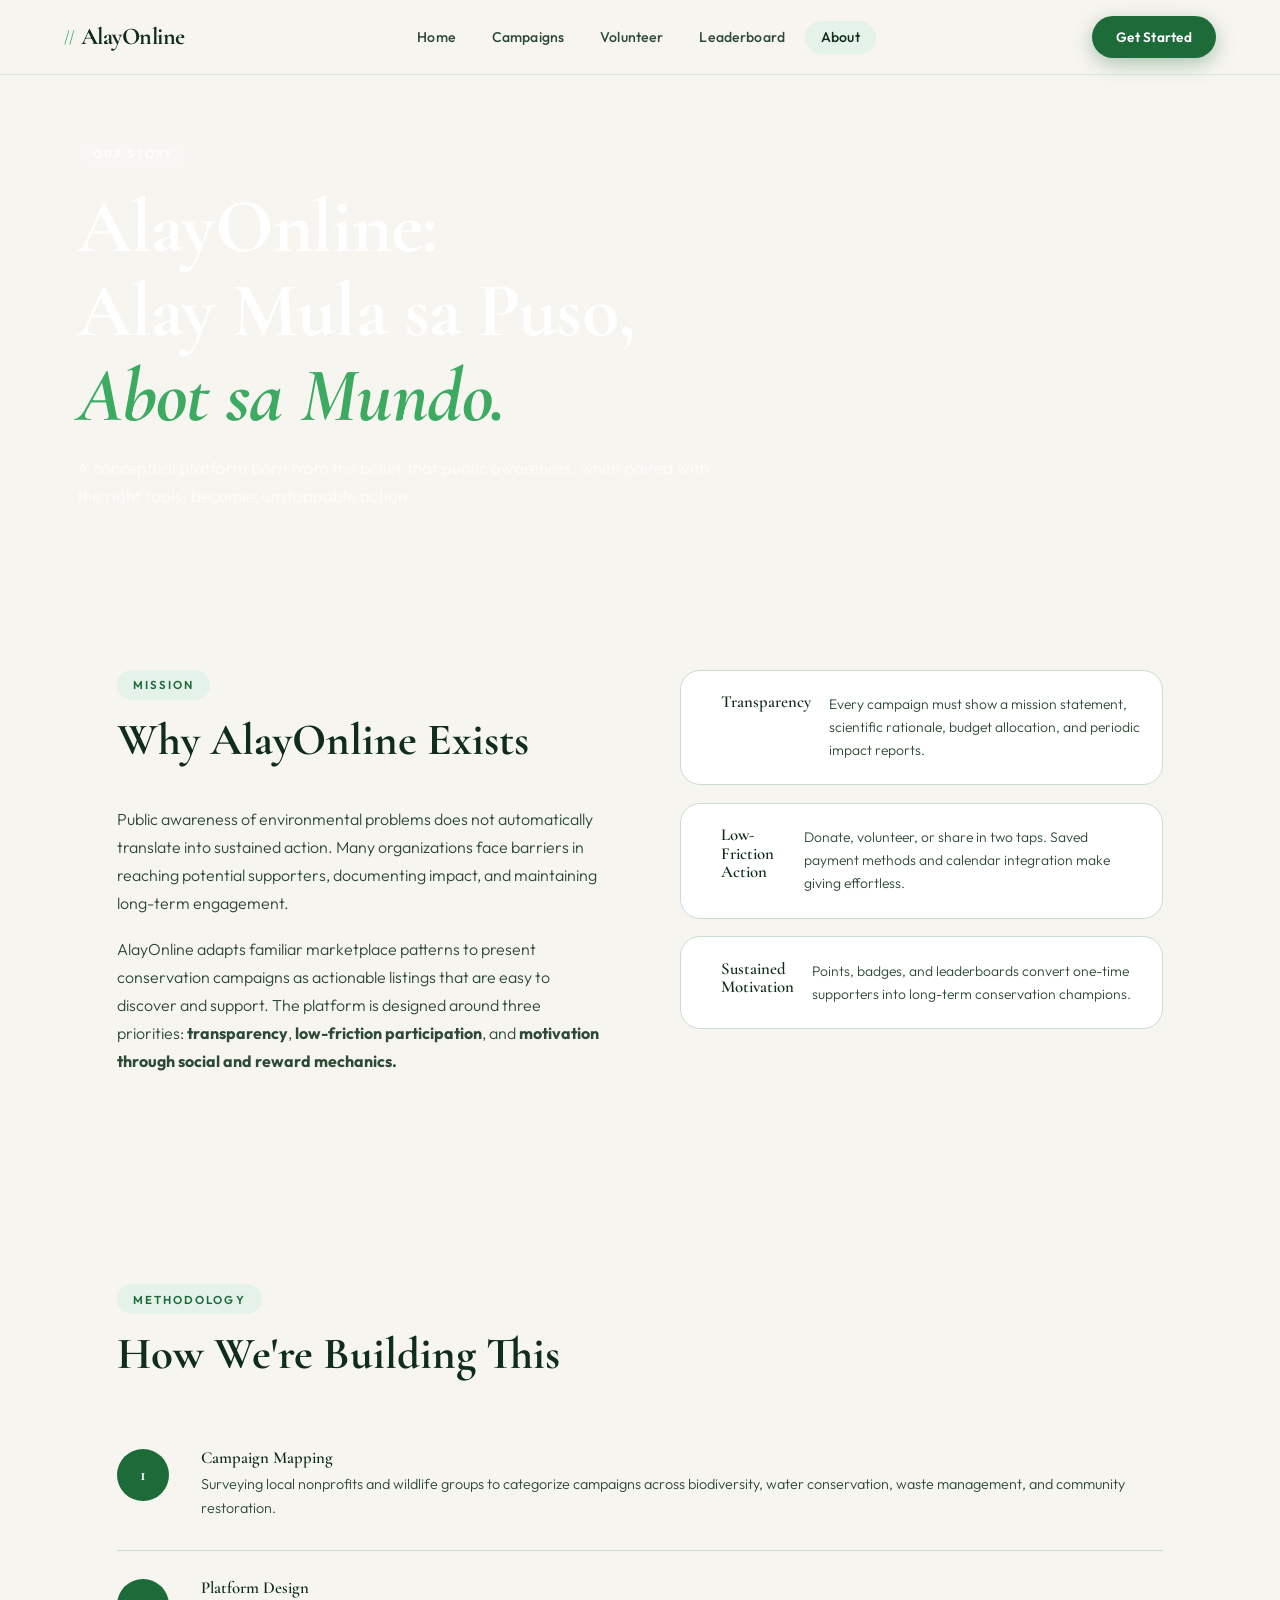
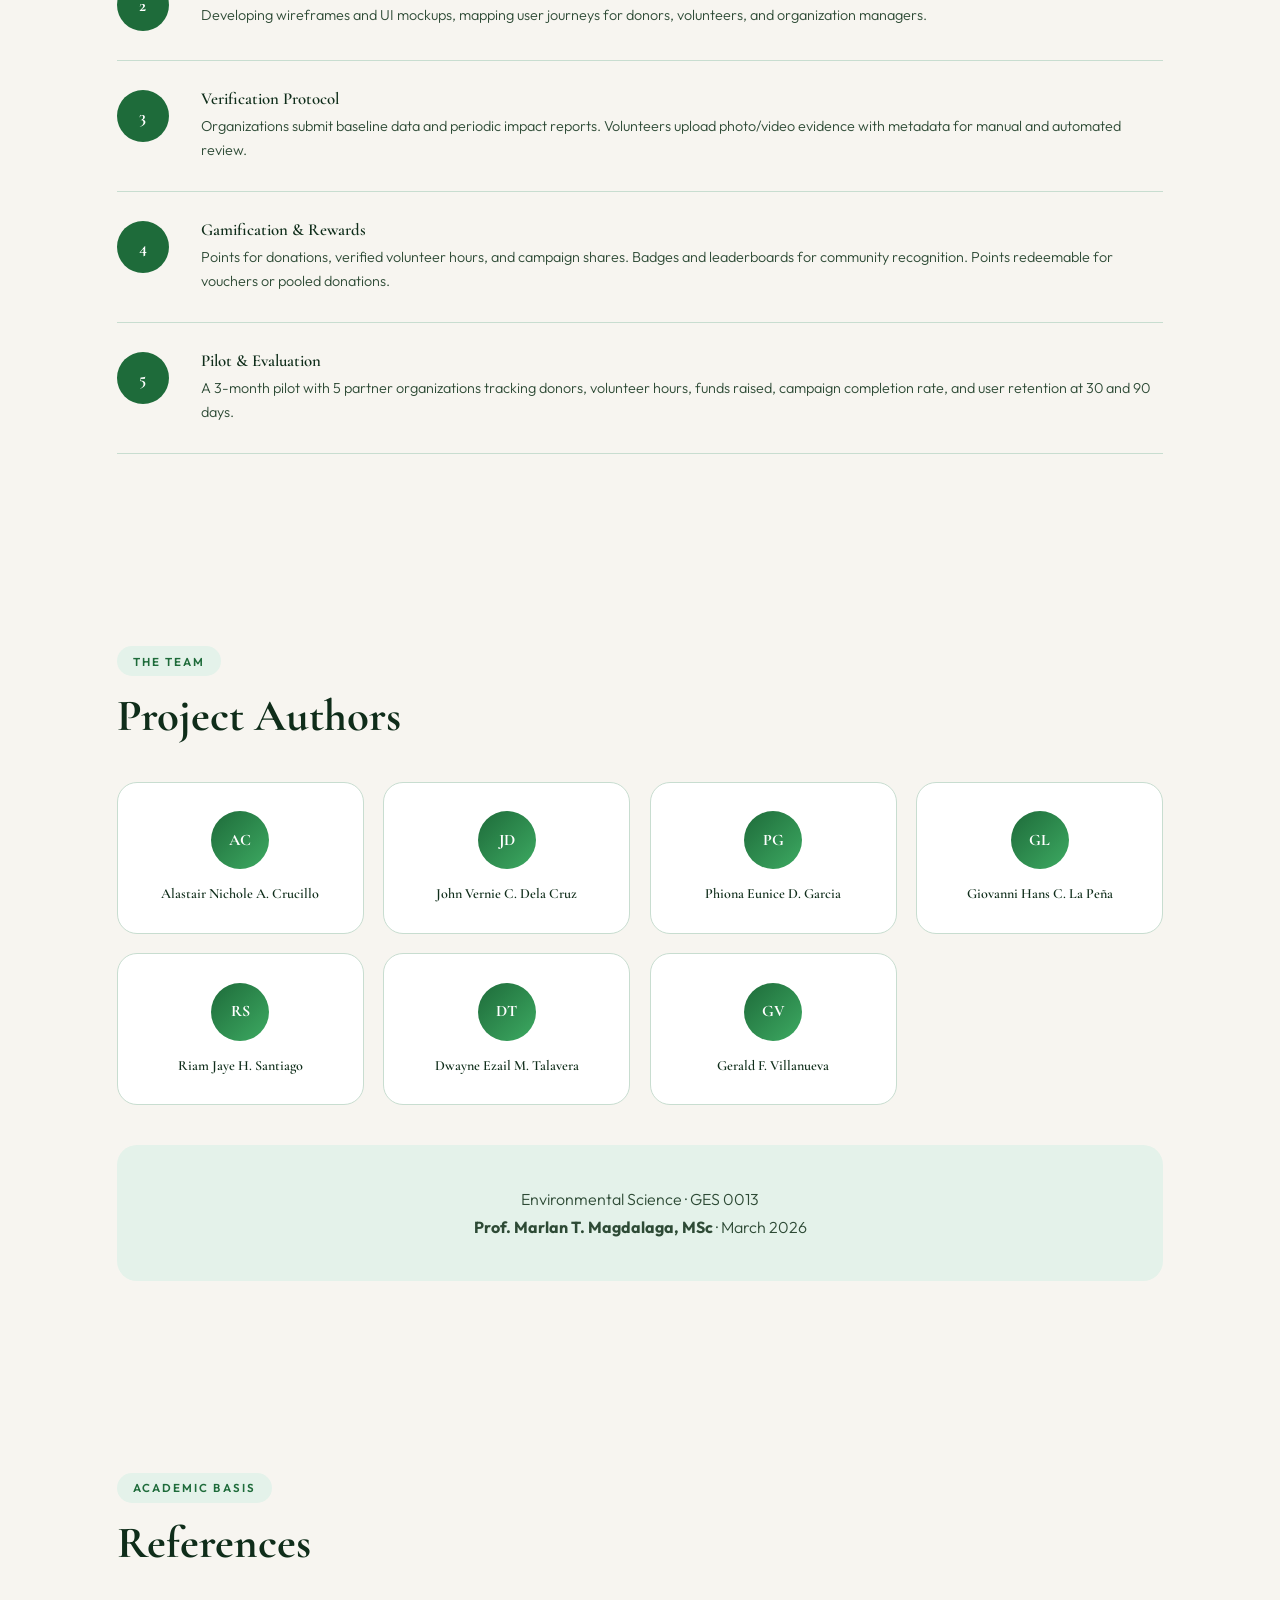
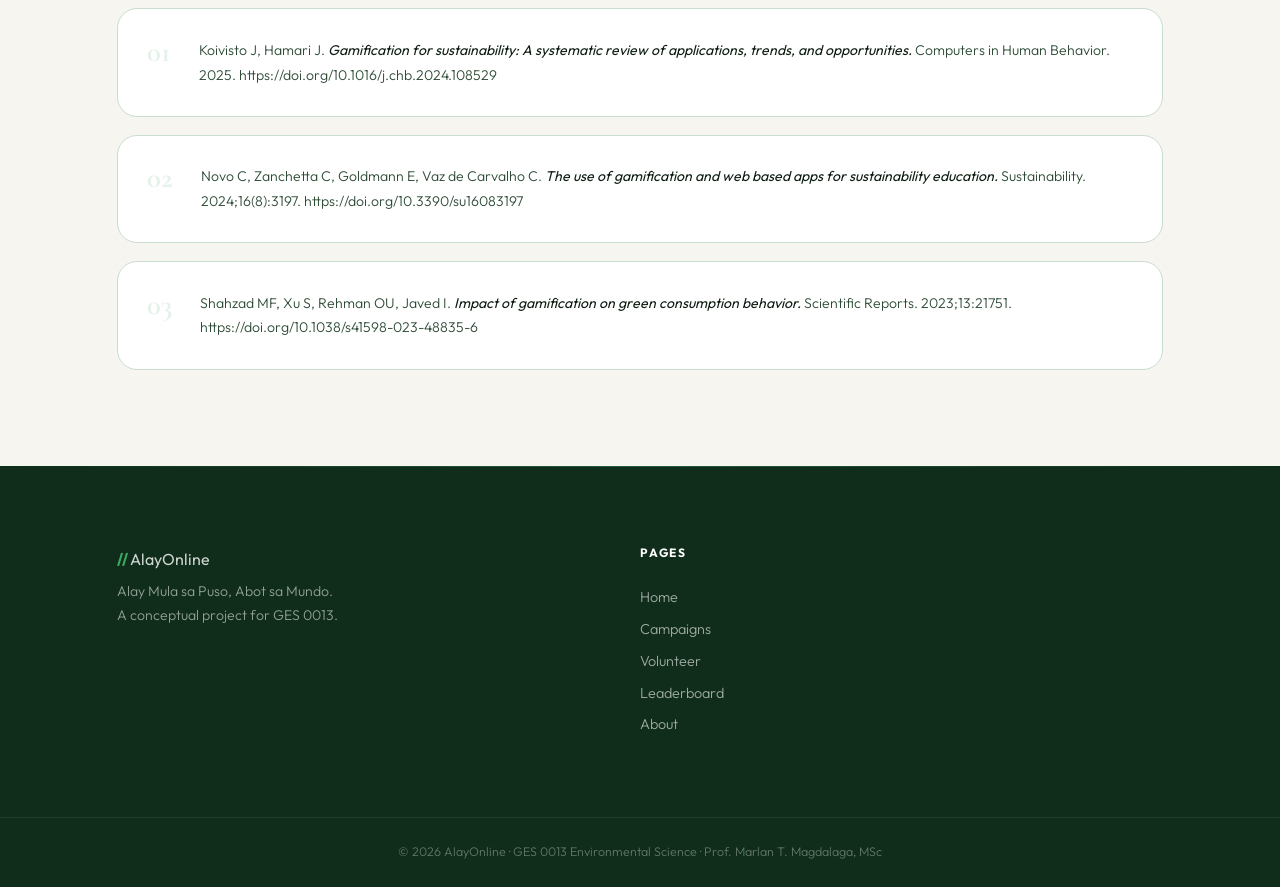
==== commit fba4c840: "Add files via upload" ====
--- a/about.html
+++ b/about.html
@@ -5,7 +5,7 @@
  <meta name="viewport" content="width=device-width, initial-scale=1.0"/>
  <title>About – AlayOnline</title>
  <link rel="preconnect" href="https://fonts.googleapis.com">
- <link href="https://fonts.googleapis.com/css2?family=Cormorant+Garamond:ital,wght@0,400;0,600;0,700;1,400;1,600&family=Outfit:wght@300;400;500;600;700&display=swap" rel="stylesheet">
+ <link href="https://fonts.googleapis.com/css2?family=Playfair+Display:wght@700;900&family=DM+Sans:wght@300;400;500;600&display=swap" rel="stylesheet">
  <link rel="stylesheet" href="css/style.css">
 </head>
 <body>
@@ -23,13 +23,14 @@
  <button class="hamburger" id="hamburger">&#9776;</button>
  </nav>
 
- <!-- PAGE HERO (Parallax) -->
  <section class="page-hero">
- <div class="page-hero-parallax-bg ph-about"></div>
- <div class="page-hero-overlay"></div>
+ <div class="hero-bg-blobs">
+ <div class="blob blob-1"></div>
+ <div class="blob blob-2"></div>
+ </div>
  <div class="page-hero-content">
  <div class="section-label">Our Story</div>
- <h1>AlayOnline:<br>Alay Mula sa Puso,<br><em style="color: rgba(61,170,98,0.9);">Abot sa Mundo.</em></h1>
+ <h1>AlayOnline:<br>Alay Mula sa Puso,<br><em>Abot sa Mundo.</em></h1>
  <p>A conceptual platform born from the belief that public awareness, when paired with the right tools, becomes unstoppable action.</p>
  </div>
  </section>
@@ -45,39 +46,23 @@
  </div>
  <div class="mission-values">
  <div class="value-card">
- <div class="value-icon">🔍</div>
- <div>
+ <div class="value-icon"></div>
  <h4>Transparency</h4>
  <p>Every campaign must show a mission statement, scientific rationale, budget allocation, and periodic impact reports.</p>
  </div>
- </div>
  <div class="value-card">
- <div class="value-icon">⚡</div>
- <div>
+ <div class="value-icon"></div>
  <h4>Low-Friction Action</h4>
  <p>Donate, volunteer, or share in two taps. Saved payment methods and calendar integration make giving effortless.</p>
  </div>
- </div>
  <div class="value-card">
- <div class="value-icon">🏆</div>
- <div>
+ <div class="value-icon"></div>
  <h4>Sustained Motivation</h4>
  <p>Points, badges, and leaderboards convert one-time supporters into long-term conservation champions.</p>
  </div>
  </div>
  </div>
- </div>
  </section>
-
- <!-- NATURE STRIP -->
- <div class="nature-strip parallax-section">
- <div class="nature-strip-bg parallax-bg" style="background-image: url('https://images.unsplash.com/photo-1441974231531-c6227db76b6e?w=1600&q=80&auto=format&fit=crop'); filter: brightness(0.3) saturate(1.4);"></div>
- <div class="nature-strip-overlay"></div>
- <div class="nature-strip-content section-content" style="padding: 0 6%;">
- <h2>Conservation begins<br>with community.</h2>
- <p>Connecting Filipinos to the natural world they protect.</p>
- </div>
- </div>
 
  <!-- METHODOLOGY -->
  <section class="section methodology-section">
@@ -191,7 +176,7 @@
  <footer class="footer">
  <div class="footer-inner">
  <div class="footer-brand">
- <a href="index.html" class="footer-brand-name"><span class="logo-leaf">//</span> AlayOnline</a>
+ <span class="logo-leaf">//</span> AlayOnline
  <p>Alay Mula sa Puso, Abot sa Mundo.<br>A conceptual project for GES 0013.</p>
  </div>
  <div class="footer-links">
--- a/css/style.css
+++ b/css/style.css
@@ -1,29 +1,33 @@
 /* ===== CSS VARIABLES ===== */
+@import url('https://fonts.googleapis.com/css2?family=Cormorant+Garamond:ital,wght@0,400;0,600;0,700;1,400;1,600&family=Outfit:wght@300;400;500;600;700&display=swap');
+
 :root {
-  --green-deep: #1a4a2e;
-  --green-mid: #2d7a4e;
-  --green-light: #4caf6e;
-  --green-pale: #e8f5ee;
-  --teal: #1b7a6e;
-  --blue: #1a5276;
-  --blue-light: #d6eaf8;
-  --brown: #6b4226;
-  --brown-light: #f5ebe0;
-  --gold: #e6b800;
-  --gold-light: #fff8cc;
-  --off-white: #f9f7f2;
+  --green-deep: #0f2d1a;
+  --green-mid: #1e6b3a;
+  --green-light: #3daa62;
+  --green-pale: #e4f2ea;
+  --teal: #0f5c52;
+  --blue: #0a3d5c;
+  --blue-light: #d0e8f5;
+  --brown: #5a3218;
+  --brown-light: #f3e8dc;
+  --gold: #c9a84c;
+  --gold-light: #fdf6e3;
+  --off-white: #f7f5f0;
   --white: #ffffff;
-  --text-dark: #1a2e1e;
-  --text-mid: #3d5a45;
-  --text-light: #6b8c74;
-  --border: #d4e8da;
-  --shadow: rgba(26,74,46,0.12);
-  --shadow-lg: rgba(26,74,46,0.20);
-  --font-display: 'Playfair Display', Georgia, serif;
-  --font-body: 'DM Sans', sans-serif;
-  --radius: 16px;
-  --radius-sm: 10px;
-  --transition: 0.3s cubic-bezier(0.4,0,0.2,1);
+  --text-dark: #0f1f14;
+  --text-mid: #2d4a35;
+  --text-light: #5a7a62;
+  --border: #c8ddd0;
+  --shadow: rgba(15,45,26,0.15);
+  --shadow-lg: rgba(15,45,26,0.25);
+  --font-display: 'Cormorant Garamond', Georgia, serif;
+  --font-body: 'Outfit', sans-serif;
+  --radius: 20px;
+  --radius-sm: 12px;
+  --transition: 0.4s cubic-bezier(0.25,0.46,0.45,0.94);
+  --glass: rgba(255,255,255,0.08);
+  --glass-border: rgba(255,255,255,0.15);
 }
 
 /* ===== RESET ===== */
@@ -33,55 +37,77 @@
   font-family: var(--font-body);
   background: var(--off-white);
   color: var(--text-dark);
-  line-height: 1.6;
+  line-height: 1.65;
   overflow-x: hidden;
 }
 
 /* ===== TYPOGRAPHY ===== */
-h1, h2, h3, h4 { font-family: var(--font-display); line-height: 1.15; }
-h1 { font-size: clamp(2.4rem, 5vw, 4rem); font-weight: 900; }
-h2 { font-size: clamp(1.8rem, 3vw, 2.8rem); font-weight: 700; }
-h3 { font-size: 1.25rem; font-weight: 700; }
-h4 { font-size: 1rem; font-weight: 700; }
-p { font-size: 1rem; color: var(--text-mid); }
-em { font-style: italic; color: var(--green-mid); }
+h1, h2, h3, h4 { font-family: var(--font-display); line-height: 1.1; }
+h1 { font-size: clamp(2.8rem, 6vw, 5rem); font-weight: 700; letter-spacing: -0.01em; }
+h2 { font-size: clamp(2rem, 3.5vw, 3.2rem); font-weight: 700; }
+h3 { font-size: 1.35rem; font-weight: 600; }
+h4 { font-size: 1.05rem; font-weight: 600; }
+p { font-size: 1rem; color: var(--text-mid); font-weight: 300; }
+em { font-style: italic; color: var(--green-light); }
 
 /* ===== BUTTONS ===== */
 .btn-primary {
   display: inline-block;
   background: var(--green-mid);
   color: #fff;
-  padding: 0.8rem 1.8rem;
+  padding: 0.85rem 2rem;
   border-radius: 50px;
   font-family: var(--font-body);
   font-weight: 600;
-  font-size: 0.95rem;
+  font-size: 0.9rem;
   text-decoration: none;
   border: none;
   cursor: pointer;
-  transition: background var(--transition), transform var(--transition), box-shadow var(--transition);
-  box-shadow: 0 4px 16px rgba(45,122,78,0.25);
+  transition: all var(--transition);
+  box-shadow: 0 6px 20px rgba(30,107,58,0.35);
+  letter-spacing: 0.02em;
 }
 .btn-primary:hover {
   background: var(--green-deep);
-  transform: translateY(-2px);
-  box-shadow: 0 8px 24px rgba(45,122,78,0.35);
+  transform: translateY(-3px);
+  box-shadow: 0 12px 32px rgba(30,107,58,0.45);
 }
 .btn-outline {
   display: inline-block;
   background: transparent;
+  color: #fff;
+  padding: 0.85rem 2rem;
+  border-radius: 50px;
+  font-family: var(--font-body);
+  font-weight: 600;
+  font-size: 0.9rem;
+  text-decoration: none;
+  border: 2px solid rgba(255,255,255,0.6);
+  cursor: pointer;
+  transition: all var(--transition);
+  letter-spacing: 0.02em;
+  backdrop-filter: blur(4px);
+}
+.btn-outline:hover {
+  background: rgba(255,255,255,0.15);
+  border-color: #fff;
+  transform: translateY(-3px);
+}
+.btn-outline-dark {
+  display: inline-block;
+  background: transparent;
   color: var(--green-mid);
-  padding: 0.8rem 1.8rem;
+  padding: 0.85rem 2rem;
   border-radius: 50px;
   font-family: var(--font-body);
   font-weight: 600;
-  font-size: 0.95rem;
+  font-size: 0.9rem;
   text-decoration: none;
   border: 2px solid var(--green-mid);
   cursor: pointer;
   transition: all var(--transition);
 }
-.btn-outline:hover {
+.btn-outline-dark:hover {
   background: var(--green-mid);
   color: #fff;
   transform: translateY(-2px);
@@ -90,17 +116,18 @@
   display: inline-block;
   background: var(--green-mid);
   color: #fff;
-  padding: 0.45rem 1.1rem;
-  border-radius: 50px;
-  font-size: 0.85rem;
+  padding: 0.45rem 1.2rem;
+  border-radius: 50px;
+  font-size: 0.82rem;
   font-weight: 600;
   text-decoration: none;
   transition: background var(--transition);
+  letter-spacing: 0.02em;
 }
 .btn-sm:hover { background: var(--green-deep); }
 .btn-sm-pad {
   display: inline-block;
-  padding: 0.5rem 1.2rem;
+  padding: 0.55rem 1.4rem;
   border-radius: 50px;
   font-size: 0.85rem;
   font-weight: 600;
@@ -118,43 +145,51 @@
   display: flex;
   align-items: center;
   justify-content: space-between;
-  padding: 1rem 4%;
-  background: rgba(249,247,242,0.95);
-  backdrop-filter: blur(12px);
-  border-bottom: 1px solid var(--border);
+  padding: 1rem 5%;
+  background: rgba(247,245,240,0.88);
+  backdrop-filter: blur(20px);
+  -webkit-backdrop-filter: blur(20px);
+  border-bottom: 1px solid rgba(200,221,208,0.6);
   gap: 1rem;
+  transition: all 0.3s ease;
+}
+.navbar.scrolled {
+  background: rgba(247,245,240,0.97);
+  box-shadow: 0 4px 30px rgba(15,45,26,0.1);
 }
 .logo {
   font-family: var(--font-display);
-  font-weight: 900;
-  font-size: 1.4rem;
+  font-weight: 700;
+  font-size: 1.5rem;
   color: var(--green-deep);
   text-decoration: none;
   display: flex;
   align-items: center;
   gap: 0.4rem;
   white-space: nowrap;
-}
-.logo-leaf { font-size: 0.95rem; color: var(--green-light); font-weight: 900; letter-spacing: -0.05em; }
+  letter-spacing: -0.02em;
+}
+.logo-leaf { font-size: 1rem; color: var(--green-light); font-weight: 700; letter-spacing: -0.05em; }
 .nav-links {
   display: flex;
   list-style: none;
   gap: 0.25rem;
 }
 .nav-links a {
-  padding: 0.45rem 0.9rem;
+  padding: 0.45rem 1rem;
   text-decoration: none;
   color: var(--text-mid);
   font-weight: 500;
-  font-size: 0.92rem;
+  font-size: 0.88rem;
   border-radius: 50px;
   transition: all var(--transition);
+  letter-spacing: 0.01em;
 }
 .nav-links a:hover, .nav-links a.active {
   color: var(--green-deep);
   background: var(--green-pale);
 }
-.nav-cta { font-size: 0.88rem; padding: 0.6rem 1.3rem; }
+.nav-cta { font-size: 0.85rem; padding: 0.6rem 1.5rem; }
 .hamburger {
   display: none;
   background: none;
@@ -166,7 +201,7 @@
 
 /* ===== SECTION BASE ===== */
 .section {
-  padding: 5rem 6%;
+  padding: 6rem 6%;
   max-width: 1200px;
   margin: 0 auto;
 }
@@ -174,127 +209,236 @@
   display: inline-block;
   background: var(--green-pale);
   color: var(--green-mid);
-  font-size: 0.8rem;
+  font-size: 0.72rem;
   font-weight: 600;
-  letter-spacing: 0.12em;
+  letter-spacing: 0.18em;
   text-transform: uppercase;
-  padding: 0.35rem 0.9rem;
+  padding: 0.35rem 1rem;
   border-radius: 50px;
   margin-bottom: 1rem;
+  font-family: var(--font-body);
+}
+.section-label.light {
+  background: rgba(255,255,255,0.15);
+  color: rgba(255,255,255,0.9);
 }
 .section-title {
   margin-bottom: 2.5rem;
   color: var(--green-deep);
 }
-
-/* ===== BLOBS (background) ===== */
-.hero-bg-blobs { position: absolute; inset: 0; overflow: hidden; pointer-events: none; z-index: 0; }
-.blob {
-  position: absolute;
-  border-radius: 50%;
-  filter: blur(60px);
-  opacity: 0.18;
-}
-.blob-1 { width: 500px; height: 500px; background: var(--green-light); top: -100px; left: -100px; animation: drift 12s ease-in-out infinite; }
-.blob-2 { width: 400px; height: 400px; background: var(--teal); top: 100px; right: -100px; animation: drift 16s ease-in-out infinite reverse; }
-.blob-3 { width: 300px; height: 300px; background: var(--gold); bottom: -50px; left: 40%; animation: drift 10s ease-in-out infinite 3s; }
-@keyframes drift { 0%,100%{transform:translate(0,0)} 50%{transform:translate(30px,30px)} }
-
-/* ===== HERO ===== */
+.section-title.light { color: #fff; }
+
+/* ===== PARALLAX HERO ===== */
 .hero {
   position: relative;
   display: grid;
   grid-template-columns: 1fr 1fr;
   align-items: center;
   gap: 3rem;
-  padding: 5rem 6% 4rem;
-  min-height: 88vh;
+  padding: 0 6%;
+  min-height: 100vh;
   overflow: hidden;
 }
-.hero-content { position: relative; z-index: 1; }
+
+.hero-parallax-bg {
+  position: absolute;
+  inset: -20%;
+  background-image: url('https://images.unsplash.com/photo-1448375240586-882707db888b?w=1800&q=85&auto=format&fit=crop');
+  background-size: cover;
+  background-position: center;
+  will-change: transform;
+  z-index: 0;
+  filter: brightness(0.35) saturate(1.3);
+}
+
+.hero-overlay {
+  position: absolute;
+  inset: 0;
+  background: linear-gradient(
+    135deg,
+    rgba(10,25,15,0.75) 0%,
+    rgba(15,45,26,0.55) 40%,
+    rgba(10,40,30,0.3) 100%
+  );
+  z-index: 1;
+}
+
+.hero-content {
+  position: relative;
+  z-index: 2;
+  padding: 8rem 0 6rem;
+}
 .hero-badge {
   display: inline-block;
-  background: var(--gold-light);
-  border: 1px solid var(--gold);
-  color: #7a5c00;
+  background: rgba(201,168,76,0.2);
+  border: 1px solid rgba(201,168,76,0.5);
+  color: var(--gold);
+  font-size: 0.72rem;
+  font-weight: 600;
+  padding: 0.4rem 1rem;
+  border-radius: 50px;
+  margin-bottom: 1.5rem;
+  letter-spacing: 0.12em;
+  text-transform: uppercase;
+  font-family: var(--font-body);
+}
+.hero-title {
+  margin-bottom: 1.2rem;
+  color: #fff;
+  animation: fadeUp 0.9s ease both;
+  text-shadow: 0 2px 20px rgba(0,0,0,0.3);
+  font-size: clamp(3rem, 6vw, 5.5rem);
+}
+.hero-title em { color: rgba(61,170,98,0.9); }
+.hero-sub {
+  font-size: 1.1rem;
+  color: rgba(255,255,255,0.8);
+  margin-bottom: 2.5rem;
+  max-width: 500px;
+  animation: fadeUp 1s ease 0.1s both;
+  font-weight: 300;
+  line-height: 1.75;
+}
+.hero-actions {
+  display: flex;
+  gap: 1rem;
+  flex-wrap: wrap;
+  margin-bottom: 3rem;
+  animation: fadeUp 1s ease 0.2s both;
+}
+.hero-stats {
+  display: flex;
+  align-items: center;
+  gap: 2rem;
+  animation: fadeUp 1s ease 0.35s both;
+}
+.stat { display: flex; flex-direction: column; }
+.stat-num {
+  font-family: var(--font-display);
+  font-size: 2.2rem;
+  font-weight: 700;
+  color: #fff;
+  line-height: 1;
+}
+.stat-label {
+  font-size: 0.72rem;
+  color: rgba(255,255,255,0.6);
+  text-transform: uppercase;
+  letter-spacing: 0.1em;
+  margin-top: 0.3rem;
+  font-weight: 500;
+}
+.stat-divider { width: 1px; height: 44px; background: rgba(255,255,255,0.2); }
+
+@keyframes fadeUp {
+  from { opacity: 0; transform: translateY(28px); }
+  to { opacity: 1; transform: translateY(0); }
+}
+
+/* ===== PHONE MOCKUP ===== */
+.hero-visual {
+  position: relative;
+  z-index: 2;
+  display: flex;
+  justify-content: center;
+  animation: fadeUp 1s ease 0.4s both;
+  padding: 8rem 0 6rem;
+}
+.phone-mockup {
+  width: 270px;
+  background: rgba(15,45,26,0.7);
+  border-radius: 40px;
+  padding: 14px;
+  box-shadow: 0 40px 100px rgba(0,0,0,0.5), 0 0 0 1px rgba(255,255,255,0.1);
+  backdrop-filter: blur(20px);
+  border: 1px solid rgba(255,255,255,0.12);
+}
+.phone-screen {
+  background: #f5f3ee;
+  border-radius: 30px;
+  overflow: hidden;
+  min-height: 490px;
+}
+.phone-header {
+  background: var(--green-deep);
+  color: #fff;
+  padding: 0.9rem 1rem;
+  display: flex;
+  justify-content: space-between;
+  align-items: center;
   font-size: 0.8rem;
   font-weight: 600;
-  padding: 0.35rem 0.9rem;
-  border-radius: 50px;
-  margin-bottom: 1.5rem;
-}
-.hero-title {
-  margin-bottom: 1.2rem;
-  color: var(--green-deep);
-  animation: fadeUp 0.8s ease both;
-}
-.hero-sub {
-  font-size: 1.1rem;
-  color: var(--text-mid);
-  margin-bottom: 2rem;
-  max-width: 500px;
-  animation: fadeUp 0.9s ease 0.1s both;
-}
-.hero-actions {
-  display: flex;
-  gap: 1rem;
-  flex-wrap: wrap;
-  margin-bottom: 2.5rem;
-  animation: fadeUp 1s ease 0.2s both;
-}
-.hero-stats {
-  display: flex;
-  align-items: center;
-  gap: 1.5rem;
-  animation: fadeUp 1s ease 0.3s both;
-}
-.stat { display: flex; flex-direction: column; }
-.stat-num { font-family: var(--font-display); font-size: 1.8rem; font-weight: 900; color: var(--green-deep); }
-.stat-label { font-size: 0.78rem; color: var(--text-light); text-transform: uppercase; letter-spacing: 0.05em; }
-.stat-divider { width: 1px; height: 40px; background: var(--border); }
-
-@keyframes fadeUp { from{opacity:0;transform:translateY(20px)} to{opacity:1;transform:translateY(0)} }
-
-/* ===== PHONE MOCKUP ===== */
-.hero-visual { position: relative; z-index: 1; display: flex; justify-content: center; animation: fadeUp 1s ease 0.4s both; }
-.phone-mockup {
-  width: 260px;
-  background: var(--green-deep);
-  border-radius: 36px;
-  padding: 14px;
-  box-shadow: 0 30px 80px rgba(26,74,46,0.35);
-}
-.phone-screen {
-  background: var(--off-white);
-  border-radius: 26px;
-  overflow: hidden;
-  min-height: 480px;
-}
-.phone-header {
-  background: var(--green-deep);
-  color: #fff;
-  padding: 0.8rem 1rem;
-  display: flex;
-  justify-content: space-between;
-  align-items: center;
-  font-size: 0.78rem;
-  font-weight: 600;
-}
-.phone-pts { background: var(--gold); color: #1a1a1a; padding: 0.2rem 0.6rem; border-radius: 50px; font-size: 0.7rem; }
+  font-family: var(--font-display);
+  letter-spacing: 0.02em;
+}
+.phone-pts {
+  background: var(--gold);
+  color: #1a1a1a;
+  padding: 0.2rem 0.7rem;
+  border-radius: 50px;
+  font-size: 0.68rem;
+  font-weight: 700;
+  font-family: var(--font-body);
+}
 .phone-card {
   margin: 0.7rem;
-  border-radius: var(--radius-sm);
-  padding: 0.8rem;
+  border-radius: 14px;
+  padding: 0.9rem;
   font-size: 0.75rem;
 }
 .phone-card.green { background: var(--green-pale); border-left: 3px solid var(--green-light); }
-.phone-card.blue { background: var(--blue-light); border-left: 3px solid #3498db; }
+.phone-card.blue { background: var(--blue-light); border-left: 3px solid #3a8fc8; }
 .phone-card.brown { background: var(--brown-light); border-left: 3px solid var(--brown); }
-.pc-tag { font-size: 0.65rem; font-weight: 600; color: var(--text-light); text-transform: uppercase; letter-spacing: 0.06em; margin-bottom: 0.25rem; }
-.pc-title { font-weight: 700; color: var(--text-dark); font-size: 0.82rem; margin-bottom: 0.4rem; }
-.pc-bar { height: 5px; background: var(--border); border-radius: 3px; margin-bottom: 0.3rem; }
-.pc-fill { height: 100%; background: var(--green-mid); border-radius: 3px; }
-.pc-meta { font-size: 0.65rem; color: var(--text-light); }
+.pc-tag {
+  font-size: 0.62rem;
+  font-weight: 700;
+  color: var(--text-light);
+  text-transform: uppercase;
+  letter-spacing: 0.1em;
+  margin-bottom: 0.3rem;
+  font-family: var(--font-body);
+}
+.pc-title { font-weight: 600; color: var(--text-dark); font-size: 0.85rem; margin-bottom: 0.5rem; font-family: var(--font-display); }
+.pc-bar { height: 5px; background: var(--border); border-radius: 3px; margin-bottom: 0.3rem; overflow: hidden; }
+.pc-fill { height: 100%; background: linear-gradient(90deg, var(--green-mid), var(--green-light)); border-radius: 3px; }
+.pc-meta { font-size: 0.62rem; color: var(--text-light); }
+
+/* ===== PARALLAX SECTION BACKGROUNDS ===== */
+.parallax-section {
+  position: relative;
+  overflow: hidden;
+}
+.parallax-bg {
+  position: absolute;
+  inset: -25%;
+  background-size: cover;
+  background-position: center;
+  will-change: transform;
+  z-index: 0;
+}
+.parallax-section .section-overlay {
+  position: absolute;
+  inset: 0;
+  z-index: 1;
+}
+.parallax-section .section-content {
+  position: relative;
+  z-index: 2;
+}
+
+/* Nature image backgrounds for parallax sections */
+.nature-bg-1 {
+  background-image: url('https://images.unsplash.com/photo-1518531933037-91b2f5f229cc?w=1600&q=80&auto=format&fit=crop');
+  filter: brightness(0.3) saturate(1.4);
+}
+.nature-bg-2 {
+  background-image: url('https://images.unsplash.com/photo-1504893524553-b855bce32c67?w=1600&q=80&auto=format&fit=crop');
+  filter: brightness(0.25) saturate(1.5);
+}
+.nature-bg-3 {
+  background-image: url('https://images.unsplash.com/photo-1441974231531-c6227db76b6e?w=1600&q=80&auto=format&fit=crop');
+  filter: brightness(0.3) saturate(1.3);
+}
 
 /* ===== PILLARS ===== */
 .pillars-grid {
@@ -306,20 +450,46 @@
   background: var(--white);
   border: 1px solid var(--border);
   border-radius: var(--radius);
-  padding: 2rem 1.5rem;
+  padding: 2.2rem 1.8rem;
   text-align: center;
-  transition: transform var(--transition), box-shadow var(--transition);
+  transition: transform var(--transition), box-shadow var(--transition), border-color var(--transition);
   cursor: default;
-}
-.pillar-card:hover { transform: translateY(-6px); box-shadow: 0 16px 40px var(--shadow); }
-.pillar-icon { font-size: 2.5rem; margin-bottom: 1rem; }
-.pillar-card h3 { font-size: 1rem; margin-bottom: 0.6rem; color: var(--green-deep); }
-.pillar-card p { font-size: 0.87rem; }
-
-/* ===== HOW IT WORKS ===== */
-.how-it-works { background: var(--green-deep); border-radius: 24px; color: #fff; }
-.how-it-works .section-label { background: rgba(255,255,255,0.15); color: rgba(255,255,255,0.85); }
-.how-it-works .section-title { color: #fff; }
+  position: relative;
+  overflow: hidden;
+}
+.pillar-card::before {
+  content: '';
+  position: absolute;
+  bottom: 0;
+  left: 0;
+  right: 0;
+  height: 3px;
+  background: linear-gradient(90deg, var(--green-mid), var(--green-light));
+  transform: scaleX(0);
+  transform-origin: left;
+  transition: transform var(--transition);
+}
+.pillar-card:hover { transform: translateY(-8px); box-shadow: 0 24px 60px var(--shadow-lg); border-color: var(--green-light); }
+.pillar-card:hover::before { transform: scaleX(1); }
+.pillar-icon { font-size: 2.8rem; margin-bottom: 1.2rem; display: block; }
+.pillar-card h3 { font-size: 1.1rem; margin-bottom: 0.7rem; color: var(--green-deep); font-family: var(--font-display); }
+.pillar-card p { font-size: 0.87rem; line-height: 1.6; }
+
+/* ===== HOW IT WORKS (Parallax) ===== */
+.how-it-works {
+  position: relative;
+  overflow: hidden;
+  border-radius: 0;
+  margin: 0;
+  padding: 0;
+}
+.how-it-works-inner {
+  padding: 7rem 6%;
+  max-width: 1200px;
+  margin: 0 auto;
+  position: relative;
+  z-index: 2;
+}
 .steps-row {
   display: flex;
   align-items: flex-start;
@@ -327,14 +497,17 @@
   flex-wrap: wrap;
 }
 .step { flex: 1; min-width: 160px; }
-.step-number { font-family: var(--font-display); font-size: 3rem; font-weight: 900; color: var(--green-mid); line-height: 1; margin-bottom: 0.5rem; }
-.step h3 { color: var(--green-deep); margin-bottom: 0.4rem; }
-.step p { color: var(--text-mid); font-size: 0.9rem; }
-.step-arrow { font-size: 1.5rem; color: var(--green-mid); padding-top: 1rem; align-self: center; }
-.how-it-works .step-number { color: var(--green-light); }
-.how-it-works .step h3 { color: #ffffff; }
-.how-it-works .step p { color: rgba(255,255,255,0.75); }
-.how-it-works .step-arrow { color: var(--green-light); }
+.step-number {
+  font-family: var(--font-display);
+  font-size: 3.5rem;
+  font-weight: 700;
+  color: rgba(61,170,98,0.5);
+  line-height: 1;
+  margin-bottom: 0.6rem;
+}
+.step h3 { color: #ffffff; margin-bottom: 0.5rem; font-family: var(--font-display); font-size: 1.3rem; }
+.step p { color: rgba(255,255,255,0.72); font-size: 0.9rem; font-weight: 300; }
+.step-arrow { font-size: 1.5rem; color: rgba(61,170,98,0.6); padding-top: 1.2rem; align-self: center; }
 
 /* ===== CAMPAIGN CARDS ===== */
 .campaigns-row { display: grid; grid-template-columns: repeat(3,1fr); gap: 1.5rem; margin-bottom: 2.5rem; }
@@ -345,97 +518,159 @@
   border: 1px solid var(--border);
   transition: transform var(--transition), box-shadow var(--transition);
 }
-.camp-card:hover { transform: translateY(-6px); box-shadow: 0 20px 50px var(--shadow-lg); }
-.camp-img { height: 180px; background-size: cover; background-position: center; }
-.camp-img-1 { background: linear-gradient(135deg, #1a4a2e 0%, #2d7a4e 50%, #4caf6e 100%); position:relative; }
-.camp-img-1::after { content:'🦅'; position:absolute; top:50%; left:50%; transform:translate(-50%,-50%); font-size:4rem; }
-.camp-img-2 { background: linear-gradient(135deg, #0d3349 0%, #1a5276 50%, #3498db 100%); position:relative; }
-.camp-img-2::after { content:'💧'; position:absolute; top:50%; left:50%; transform:translate(-50%,-50%); font-size:4rem; }
-.camp-img-3 { background: linear-gradient(135deg, #3d2314 0%, #6b4226 50%, #c8855a 100%); position:relative; }
-.camp-img-3::after { content:'🌱'; position:absolute; top:50%; left:50%; transform:translate(-50%,-50%); font-size:4rem; }
-.camp-body { padding: 1.2rem; }
+.camp-card:hover { transform: translateY(-8px); box-shadow: 0 24px 60px var(--shadow-lg); }
+.camp-img { height: 200px; background-size: cover; background-position: center; position: relative; overflow: hidden; }
+.camp-img::after { content:''; position:absolute; inset:0; background: linear-gradient(to bottom, transparent 40%, rgba(10,25,15,0.6)); }
+
+/* Real nature images for campaign cards */
+.camp-img-1 { background-image: url('https://images.unsplash.com/photo-1621794003998-23e60a2d2e5a?w=600&q=80&auto=format&fit=crop'); }
+.camp-img-2 { background-image: url('https://images.unsplash.com/photo-1470770841072-f978cf4d019e?w=600&q=80&auto=format&fit=crop'); }
+.camp-img-3 { background-image: url('https://images.unsplash.com/photo-1518531933037-91b2f5f229cc?w=600&q=80&auto=format&fit=crop'); }
+
+.camp-body { padding: 1.4rem; }
 .camp-tag {
   display: inline-block;
-  font-size: 0.72rem;
-  font-weight: 600;
-  padding: 0.25rem 0.7rem;
-  border-radius: 50px;
-  margin-bottom: 0.6rem;
+  font-size: 0.68rem;
+  font-weight: 700;
+  padding: 0.28rem 0.8rem;
+  border-radius: 50px;
+  margin-bottom: 0.7rem;
+  letter-spacing: 0.08em;
+  text-transform: uppercase;
+  font-family: var(--font-body);
 }
 .green-tag { background: var(--green-pale); color: var(--green-mid); }
 .blue-tag { background: var(--blue-light); color: var(--blue); }
 .brown-tag { background: var(--brown-light); color: var(--brown); }
-.grey-tag { background: #f0f0f0; color: #555; }
-.verified-tag { background: #e8fdf1; color: #1a7a4e; border: 1px solid #a8e6c4; margin-left: 0.3rem; }
-.camp-body h3 { margin-bottom: 0.4rem; font-size: 1rem; color: var(--green-deep); }
-.camp-body p { font-size: 0.87rem; margin-bottom: 0.8rem; }
-.prog-bar { height: 6px; background: var(--green-pale); border-radius: 3px; margin-bottom: 0.6rem; overflow: hidden; }
-.prog-fill { height: 100%; background: linear-gradient(90deg, var(--green-mid), var(--green-light)); border-radius: 3px; transition: width 1s ease; }
-.camp-footer { display: flex; justify-content: space-between; align-items: center; font-size: 0.85rem; color: var(--text-light); }
+.grey-tag { background: #efefef; color: #4a4a4a; }
+.verified-tag { background: #e0faf0; color: #116b40; border: 1px solid #a0dfc0; margin-left: 0.4rem; }
+.camp-body h3 { margin-bottom: 0.5rem; font-size: 1.15rem; color: var(--green-deep); font-family: var(--font-display); }
+.camp-body p { font-size: 0.88rem; margin-bottom: 0.9rem; line-height: 1.6; }
+.prog-bar { height: 5px; background: var(--green-pale); border-radius: 3px; margin-bottom: 0.7rem; overflow: hidden; }
+.prog-fill { height: 100%; background: linear-gradient(90deg, var(--green-mid), var(--green-light)); border-radius: 3px; transition: width 1.2s ease; }
+.camp-footer { display: flex; justify-content: space-between; align-items: center; font-size: 0.84rem; color: var(--text-light); }
 .center-cta { text-align: center; }
 
-/* ===== GAMIFICATION TEASER ===== */
+/* ===== GAMIFICATION TEASER (Parallax) ===== */
 .gamification-teaser {
+  position: relative;
+  overflow: hidden;
+}
+.gami-inner {
   display: grid;
   grid-template-columns: 1fr 1fr;
-  gap: 4rem;
-  align-items: center;
-  background: var(--green-pale);
-  border-radius: 24px;
-  padding: 4rem 5%;
+  gap: 5rem;
+  align-items: center;
+  padding: 7rem 6%;
   max-width: 1200px;
-  margin: 0 auto 3rem;
-}
-.gami-text p { margin-bottom: 1.5rem; max-width: 420px; }
+  margin: 0 auto;
+  position: relative;
+  z-index: 2;
+}
+.gami-text p { margin-bottom: 1.8rem; max-width: 420px; color: rgba(255,255,255,0.8); font-weight: 300; line-height: 1.75; }
 .gami-badges { display: grid; grid-template-columns: repeat(3, 1fr); gap: 1rem; }
 .badge-item {
-  background: var(--white);
-  border: 1px solid var(--border);
+  background: rgba(255,255,255,0.08);
+  border: 1px solid rgba(255,255,255,0.14);
   border-radius: var(--radius);
-  padding: 1.2rem 0.8rem;
+  padding: 1.4rem 0.8rem;
   text-align: center;
   font-size: 2rem;
   display: flex;
   flex-direction: column;
   align-items: center;
-  gap: 0.4rem;
-  transition: transform var(--transition), box-shadow var(--transition);
+  gap: 0.5rem;
+  transition: transform var(--transition), box-shadow var(--transition), background var(--transition);
   cursor: default;
-}
-.badge-item:hover { transform: scale(1.06); box-shadow: 0 8px 24px var(--shadow); }
-.badge-item span { font-size: 0.7rem; font-weight: 600; color: var(--text-mid); }
+  backdrop-filter: blur(8px);
+}
+.badge-item:hover { transform: scale(1.08) translateY(-4px); box-shadow: 0 16px 40px rgba(0,0,0,0.3); background: rgba(255,255,255,0.14); }
+.badge-item span { font-size: 0.68rem; font-weight: 600; color: rgba(255,255,255,0.75); letter-spacing: 0.06em; text-transform: uppercase; font-family: var(--font-body); }
 
 /* ===== FOOTER ===== */
-.footer { background: var(--green-deep); color: rgba(255,255,255,0.8); margin-top: 4rem; }
+.footer {
+  background: var(--green-deep);
+  color: rgba(255,255,255,0.8);
+  position: relative;
+  overflow: hidden;
+}
+.footer::before {
+  content: '';
+  position: absolute;
+  top: 0;
+  left: 0;
+  right: 0;
+  height: 1px;
+  background: linear-gradient(90deg, transparent, rgba(61,170,98,0.4), transparent);
+}
 .footer-inner {
   display: grid;
   grid-template-columns: 2fr 1fr 1fr;
   gap: 3rem;
-  padding: 4rem 6%;
+  padding: 5rem 6%;
   max-width: 1200px;
   margin: 0 auto;
-}
-.footer-brand .logo { color: #fff; font-size: 1.3rem; margin-bottom: 0.8rem; display: flex; align-items: center; gap: 0.4rem; }
-.footer-brand > span.logo-leaf { color: var(--green-light); }
-.footer-brand { font-family: var(--font-display); font-weight: 900; font-size: 1.3rem; color: #fff; margin-bottom: 0.8rem; }
-.footer-brand p { font-size: 0.88rem; line-height: 1.6; color: rgba(255,255,255,0.6); font-family: var(--font-body); font-weight: 400; margin-top: 0.5rem; }
-.footer-links h4 { font-family: var(--font-display); color: #fff; margin-bottom: 1rem; font-size: 0.9rem; }
-.footer-links { display: flex; flex-direction: column; gap: 0.4rem; }
-.footer-links a { color: rgba(255,255,255,0.65); text-decoration: none; font-size: 0.88rem; transition: color var(--transition); }
+  position: relative;
+  z-index: 1;
+}
+.footer-brand-name {
+  font-family: var(--font-display);
+  font-weight: 700;
+  font-size: 1.5rem;
+  color: #fff;
+  display: flex;
+  align-items: center;
+  gap: 0.4rem;
+  margin-bottom: 1rem;
+  text-decoration: none;
+  letter-spacing: -0.01em;
+}
+.footer-brand p { font-size: 0.88rem; line-height: 1.7; color: rgba(255,255,255,0.55); font-weight: 300; margin-top: 0.5rem; }
+.footer-links h4 { font-family: var(--font-body); color: #fff; margin-bottom: 1.2rem; font-size: 0.75rem; letter-spacing: 0.15em; text-transform: uppercase; font-weight: 700; }
+.footer-links { display: flex; flex-direction: column; gap: 0.5rem; }
+.footer-links a { color: rgba(255,255,255,0.6); text-decoration: none; font-size: 0.9rem; transition: color var(--transition); font-weight: 300; }
 .footer-links a:hover { color: var(--green-light); }
-.footer-bottom { border-top: 1px solid rgba(255,255,255,0.12); padding: 1.2rem 6%; text-align: center; }
-.footer-bottom p { font-size: 0.8rem; color: rgba(255,255,255,0.45); }
+.footer-bottom { border-top: 1px solid rgba(255,255,255,0.08); padding: 1.5rem 6%; text-align: center; }
+.footer-bottom p { font-size: 0.78rem; color: rgba(255,255,255,0.35); font-weight: 300; }
 
 /* ===== PAGE HERO (inner pages) ===== */
 .page-hero {
   position: relative;
-  padding: 5rem 6% 4rem;
+  padding: 0;
   overflow: hidden;
-  border-bottom: 1px solid var(--border);
-}
-.page-hero-content { position: relative; z-index: 1; max-width: 700px; }
-.page-hero-content h1 { margin-bottom: 1rem; color: var(--green-deep); }
-.page-hero-content p { font-size: 1.05rem; color: var(--text-mid); }
+  min-height: 55vh;
+  display: flex;
+  align-items: flex-end;
+}
+.page-hero-parallax-bg {
+  position: absolute;
+  inset: -20%;
+  background-size: cover;
+  background-position: center;
+  will-change: transform;
+  z-index: 0;
+}
+.page-hero-overlay {
+  position: absolute;
+  inset: 0;
+  background: linear-gradient(to bottom, rgba(10,25,15,0.55) 0%, rgba(10,20,12,0.7) 100%);
+  z-index: 1;
+}
+.page-hero-content {
+  position: relative;
+  z-index: 2;
+  padding: 4rem 6% 4rem;
+  max-width: 800px;
+}
+.page-hero-content h1 { margin-bottom: 1rem; color: #fff; }
+.page-hero-content p { font-size: 1.05rem; color: rgba(255,255,255,0.75); font-weight: 300; }
+.page-hero-content .section-label { background: rgba(255,255,255,0.12); color: rgba(255,255,255,0.85); }
+
+/* Nature images for page heroes */
+.ph-campaigns { background-image: url('https://images.unsplash.com/photo-1506905925346-21bda4d32df4?w=1600&q=80&auto=format&fit=crop'); filter: brightness(0.5) saturate(1.3); }
+.ph-volunteer { background-image: url('https://images.unsplash.com/photo-1497436072909-60f360e1d4b1?w=1600&q=80&auto=format&fit=crop'); filter: brightness(0.45) saturate(1.3); }
+.ph-leaderboard { background-image: url('https://images.unsplash.com/photo-1448375240586-882707db888b?w=1600&q=80&auto=format&fit=crop'); filter: brightness(0.4) saturate(1.3); }
+.ph-about { background-image: url('https://images.unsplash.com/photo-1518531933037-91b2f5f229cc?w=1600&q=80&auto=format&fit=crop'); filter: brightness(0.4) saturate(1.3); }
 
 /* ===== FILTERS BAR ===== */
 .filters-bar {
@@ -443,7 +678,8 @@
   align-items: center;
   justify-content: space-between;
   padding: 1rem 6%;
-  background: var(--white);
+  background: rgba(247,245,240,0.95);
+  backdrop-filter: blur(12px);
   border-bottom: 1px solid var(--border);
   flex-wrap: wrap;
   gap: 1rem;
@@ -453,64 +689,63 @@
 }
 .filters-inner { display: flex; gap: 0.5rem; flex-wrap: wrap; }
 .filter-btn {
-  padding: 0.45rem 1rem;
+  padding: 0.45rem 1.1rem;
   border-radius: 50px;
   border: 1px solid var(--border);
   background: var(--white);
   color: var(--text-mid);
   font-family: var(--font-body);
-  font-size: 0.85rem;
+  font-size: 0.82rem;
   font-weight: 500;
   cursor: pointer;
   transition: all var(--transition);
+  letter-spacing: 0.02em;
 }
 .filter-btn:hover, .filter-btn.active { background: var(--green-mid); color: #fff; border-color: var(--green-mid); }
 .search-input {
-  padding: 0.55rem 1.1rem;
+  padding: 0.55rem 1.2rem;
   border-radius: 50px;
   border: 1px solid var(--border);
   font-family: var(--font-body);
-  font-size: 0.9rem;
+  font-size: 0.88rem;
   outline: none;
-  width: 220px;
-  transition: border-color var(--transition);
+  width: 230px;
+  transition: border-color var(--transition), box-shadow var(--transition);
   background: var(--off-white);
 }
-.search-input:focus { border-color: var(--green-mid); }
+.search-input:focus { border-color: var(--green-mid); box-shadow: 0 0 0 3px rgba(30,107,58,0.1); }
 
 /* ===== CAMPAIGNS GRID (full page) ===== */
 .campaigns-section { max-width: 1200px; margin: 0 auto; padding: 3rem 6%; }
 .campaigns-grid { display: flex; flex-direction: column; gap: 2rem; }
 .camp-full-card {
   display: grid;
-  grid-template-columns: 280px 1fr;
+  grid-template-columns: 300px 1fr;
   background: var(--white);
   border-radius: var(--radius);
   overflow: hidden;
   border: 1px solid var(--border);
   transition: transform var(--transition), box-shadow var(--transition);
 }
-.camp-full-card:hover { transform: translateY(-3px); box-shadow: 0 16px 40px var(--shadow); }
-.cfc-img { min-height: 220px; background-size: cover; background-position: center; }
-.cfi-1 { background: linear-gradient(135deg, #1a4a2e, #4caf6e); position:relative; }
-.cfi-1::after { content:'🦅'; position:absolute; top:50%; left:50%; transform:translate(-50%,-50%); font-size:5rem; }
-.cfi-2 { background: linear-gradient(135deg, #0d3349, #3498db); position:relative; }
-.cfi-2::after { content:'💧'; position:absolute; top:50%; left:50%; transform:translate(-50%,-50%); font-size:5rem; }
-.cfi-3 { background: linear-gradient(135deg, #3d2314, #c8855a); position:relative; }
-.cfi-3::after { content:'🌿'; position:absolute; top:50%; left:50%; transform:translate(-50%,-50%); font-size:5rem; }
-.cfi-4 { background: linear-gradient(135deg, #333, #888); position:relative; }
-.cfi-4::after { content:'♻️'; position:absolute; top:50%; left:50%; transform:translate(-50%,-50%); font-size:5rem; }
-.cfi-5 { background: linear-gradient(135deg, #0d3320, #2ecc71); position:relative; }
-.cfi-5::after { content:'🪸'; position:absolute; top:50%; left:50%; transform:translate(-50%,-50%); font-size:5rem; }
-.cfi-6 { background: linear-gradient(135deg, #1a3550, #5dade2); position:relative; }
-.cfi-6::after { content:'🌊'; position:absolute; top:50%; left:50%; transform:translate(-50%,-50%); font-size:5rem; }
-.cfc-body { padding: 1.8rem; display: flex; flex-direction: column; justify-content: space-between; gap: 0.8rem; }
+.camp-full-card:hover { transform: translateY(-4px); box-shadow: 0 20px 50px var(--shadow-lg); }
+.cfc-img { min-height: 240px; background-size: cover; background-position: center; position: relative; }
+.cfc-img::after { content:''; position:absolute; inset:0; background: linear-gradient(135deg, rgba(0,0,0,0.2), transparent); }
+
+/* Real nature images for full campaign cards */
+.cfi-1 { background-image: url('https://images.unsplash.com/photo-1621794003998-23e60a2d2e5a?w=600&q=80&auto=format&fit=crop'); }
+.cfi-2 { background-image: url('https://images.unsplash.com/photo-1470770841072-f978cf4d019e?w=600&q=80&auto=format&fit=crop'); }
+.cfi-3 { background-image: url('https://images.unsplash.com/photo-1518531933037-91b2f5f229cc?w=600&q=80&auto=format&fit=crop'); }
+.cfi-4 { background-image: url('https://images.unsplash.com/photo-1532996122724-e3c354a0b15b?w=600&q=80&auto=format&fit=crop'); }
+.cfi-5 { background-image: url('https://images.unsplash.com/photo-1544551763-46a013bb70d5?w=600&q=80&auto=format&fit=crop'); }
+.cfi-6 { background-image: url('https://images.unsplash.com/photo-1504893524553-b855bce32c67?w=600&q=80&auto=format&fit=crop'); }
+
+.cfc-body { padding: 2rem; display: flex; flex-direction: column; justify-content: space-between; gap: 0.8rem; }
 .cfc-top { display: flex; gap: 0.5rem; flex-wrap: wrap; }
-.cfc-body h3 { font-size: 1.3rem; color: var(--green-deep); }
+.cfc-body h3 { font-size: 1.4rem; color: var(--green-deep); font-family: var(--font-display); }
 .cfc-meta-row { display: flex; gap: 1.5rem; font-size: 0.8rem; color: var(--text-light); flex-wrap: wrap; }
 .cfc-footer { display: flex; justify-content: space-between; align-items: flex-end; flex-wrap: wrap; gap: 0.8rem; }
-.cfc-footer strong { font-size: 1.1rem; color: var(--green-deep); }
-.prog-label { font-size: 0.78rem; color: var(--text-light); margin-top: 0.2rem; }
+.cfc-footer strong { font-size: 1.15rem; color: var(--green-deep); font-family: var(--font-display); }
+.prog-label { font-size: 0.75rem; color: var(--text-light); margin-top: 0.25rem; font-weight: 400; }
 .cfc-actions { display: flex; gap: 0.6rem; }
 
 /* ===== MODAL ===== */
@@ -518,7 +753,8 @@
   display: none;
   position: fixed;
   inset: 0;
-  background: rgba(0,0,0,0.45);
+  background: rgba(10,20,12,0.6);
+  backdrop-filter: blur(8px);
   z-index: 200;
   align-items: center;
   justify-content: center;
@@ -527,31 +763,37 @@
 .modal {
   background: var(--white);
   border-radius: var(--radius);
-  padding: 2.5rem;
+  padding: 2.8rem;
   width: 90%;
-  max-width: 460px;
+  max-width: 480px;
   position: relative;
   animation: fadeUp 0.3s ease both;
-}
-.modal h3 { font-size: 1.3rem; margin-bottom: 0.4rem; color: var(--green-deep); }
-.modal-sub { font-size: 0.9rem; margin-bottom: 1.5rem; color: var(--text-mid); }
+  box-shadow: 0 40px 80px rgba(0,0,0,0.25);
+}
+.modal h3 { font-size: 1.5rem; margin-bottom: 0.4rem; color: var(--green-deep); font-family: var(--font-display); }
+.modal-sub { font-size: 0.9rem; margin-bottom: 1.5rem; color: var(--text-mid); font-weight: 300; }
 .modal-close {
   position: absolute;
-  top: 1rem;
-  right: 1rem;
+  top: 1.2rem;
+  right: 1.2rem;
   background: var(--green-pale);
   border: none;
   border-radius: 50%;
-  width: 32px;
-  height: 32px;
+  width: 34px;
+  height: 34px;
   cursor: pointer;
-  font-size: 0.85rem;
+  font-size: 1rem;
   color: var(--green-deep);
   font-weight: 700;
-}
-.amount-options { display: grid; grid-template-columns: repeat(2,1fr); gap: 0.7rem; margin-bottom: 1rem; }
+  display: flex;
+  align-items: center;
+  justify-content: center;
+  transition: background var(--transition);
+}
+.modal-close:hover { background: var(--border); }
+.amount-options { display: grid; grid-template-columns: repeat(2,1fr); gap: 0.8rem; margin-bottom: 1rem; }
 .amount-btn {
-  padding: 0.7rem;
+  padding: 0.8rem;
   border: 2px solid var(--border);
   border-radius: var(--radius-sm);
   background: var(--off-white);
@@ -564,41 +806,48 @@
   display: flex;
   flex-direction: column;
   align-items: center;
+  gap: 0.2rem;
 }
 .amount-btn:hover, .amount-btn.selected { background: var(--green-mid); color: #fff; border-color: var(--green-mid); }
-.amount-btn small { font-size: 0.7rem; font-weight: 400; opacity: 0.8; }
-.custom-input, .form-input, .search-wrap input {
+.amount-btn small { font-size: 0.68rem; font-weight: 400; opacity: 0.8; }
+.custom-input, .form-input {
   width: 100%;
-  padding: 0.7rem 1rem;
+  padding: 0.8rem 1.1rem;
   border: 1px solid var(--border);
   border-radius: var(--radius-sm);
   font-family: var(--font-body);
-  font-size: 0.95rem;
+  font-size: 0.92rem;
   margin-bottom: 0.8rem;
   outline: none;
-  transition: border-color var(--transition);
+  transition: border-color var(--transition), box-shadow var(--transition);
   background: var(--off-white);
   display: block;
-}
-.custom-input:focus, .form-input:focus { border-color: var(--green-mid); }
-.modal-note { font-size: 0.75rem; color: var(--text-light); text-align: center; margin-top: 0.6rem; }
+  color: var(--text-dark);
+}
+.custom-input:focus, .form-input:focus {
+  border-color: var(--green-mid);
+  box-shadow: 0 0 0 3px rgba(30,107,58,0.1);
+}
+.modal-note { font-size: 0.72rem; color: var(--text-light); text-align: center; margin-top: 0.8rem; }
 
 /* ===== TOAST ===== */
 .toast {
   position: fixed;
-  bottom: 2rem;
+  bottom: 2.5rem;
   left: 50%;
-  transform: translateX(-50%) translateY(100px);
+  transform: translateX(-50%) translateY(120px);
   background: var(--green-deep);
   color: #fff;
-  padding: 0.9rem 1.8rem;
-  border-radius: 50px;
-  font-size: 0.9rem;
-  font-weight: 600;
+  padding: 1rem 2rem;
+  border-radius: 50px;
+  font-size: 0.88rem;
+  font-weight: 500;
   z-index: 300;
   opacity: 0;
   transition: all 0.4s ease;
   white-space: nowrap;
+  box-shadow: 0 10px 30px rgba(0,0,0,0.25);
+  border: 1px solid rgba(255,255,255,0.1);
 }
 .toast.show { opacity: 1; transform: translateX(-50%) translateY(0); }
 
@@ -612,9 +861,9 @@
   overflow: hidden;
   transition: transform var(--transition), box-shadow var(--transition);
 }
-.vol-card:hover { transform: translateY(-5px); box-shadow: 0 16px 40px var(--shadow); }
+.vol-card:hover { transform: translateY(-6px); box-shadow: 0 20px 50px var(--shadow-lg); }
 .vol-header {
-  padding: 1rem 1.2rem;
+  padding: 1.1rem 1.4rem;
   display: flex;
   justify-content: space-between;
   align-items: center;
@@ -624,46 +873,50 @@
 .green-header { background: var(--green-mid); color: #fff; }
 .blue-header { background: var(--blue); color: #fff; }
 .brown-header { background: var(--brown); color: #fff; }
-.grey-header { background: #555; color: #fff; }
+.grey-header { background: #4a4a4a; color: #fff; }
 .teal-header { background: var(--teal); color: #fff; }
-.vol-org { font-size: 0.78rem; font-weight: 600; }
+.vol-org { font-size: 0.78rem; font-weight: 600; letter-spacing: 0.04em; }
 .vol-tag {
-  font-size: 0.72rem;
+  font-size: 0.68rem;
   background: rgba(255,255,255,0.2);
-  padding: 0.2rem 0.6rem;
-  border-radius: 50px;
-}
-.vol-body { padding: 1.4rem; }
-.vol-body h3 { margin-bottom: 0.5rem; color: var(--green-deep); font-size: 1rem; }
-.vol-body p { font-size: 0.87rem; margin-bottom: 1rem; }
-.vol-meta { display: flex; flex-direction: column; gap: 0.35rem; margin-bottom: 1rem; }
-.vol-meta-item { font-size: 0.82rem; color: var(--text-mid); }
+  padding: 0.2rem 0.7rem;
+  border-radius: 50px;
+  font-weight: 600;
+  letter-spacing: 0.06em;
+}
+.vol-body { padding: 1.5rem; }
+.vol-body h3 { margin-bottom: 0.6rem; color: var(--green-deep); font-family: var(--font-display); font-size: 1.1rem; }
+.vol-body p { font-size: 0.87rem; margin-bottom: 1.1rem; font-weight: 300; line-height: 1.65; }
+.vol-meta { display: flex; flex-direction: column; gap: 0.4rem; margin-bottom: 1.1rem; }
+.vol-meta-item { font-size: 0.82rem; color: var(--text-mid); font-weight: 400; }
 .vol-earn {
   background: var(--green-pale);
   color: var(--green-mid);
-  font-size: 0.8rem;
-  font-weight: 700;
-  padding: 0.4rem 0.8rem;
+  font-size: 0.78rem;
+  font-weight: 700;
+  padding: 0.4rem 0.9rem;
   border-radius: 50px;
   display: inline-block;
-  margin-bottom: 0.8rem;
+  margin-bottom: 0.9rem;
+  letter-spacing: 0.04em;
 }
 .steps-4 { flex-wrap: nowrap; }
 
 /* ===== LEADERBOARD PAGE ===== */
-.leaderboard-section { max-width: 960px; margin: 0 auto; }
+.leaderboard-section { max-width: 1000px; margin: 0 auto; }
 .lb-tabs { display: flex; gap: 0.5rem; margin-bottom: 2rem; flex-wrap: wrap; }
 .lb-tab {
-  padding: 0.6rem 1.3rem;
+  padding: 0.6rem 1.4rem;
   border-radius: 50px;
   border: 1px solid var(--border);
   background: var(--white);
   font-family: var(--font-body);
-  font-size: 0.88rem;
+  font-size: 0.85rem;
   font-weight: 600;
   cursor: pointer;
   color: var(--text-mid);
   transition: all var(--transition);
+  letter-spacing: 0.02em;
 }
 .lb-tab:hover, .lb-tab.active { background: var(--green-mid); color: #fff; border-color: var(--green-mid); }
 .lb-panel { display: none; }
@@ -671,36 +924,37 @@
 .podium-row { display: flex; justify-content: center; align-items: flex-end; gap: 1.5rem; margin-bottom: 2.5rem; flex-wrap: wrap; }
 .podium-card {
   border-radius: var(--radius);
-  padding: 1.5rem 1.5rem 2rem;
+  padding: 1.8rem 1.5rem 2rem;
   text-align: center;
-  min-width: 160px;
+  min-width: 165px;
   flex: 1;
   max-width: 200px;
 }
-.podium-card.gold { background: linear-gradient(160deg, #fff8cc, #ffe066); border: 2px solid var(--gold); order: 2; padding-bottom: 3rem; }
-.podium-card.silver { background: linear-gradient(160deg, #f5f5f5, #ddd); border: 2px solid #aaa; order: 1; }
+.podium-card.gold { background: linear-gradient(160deg, #fffde7, #ffe066); border: 2px solid var(--gold); order: 2; padding-bottom: 3rem; box-shadow: 0 16px 40px rgba(201,168,76,0.25); }
+.podium-card.silver { background: linear-gradient(160deg, #f8f8f8, #ddd); border: 2px solid #b0b0b0; order: 1; }
 .podium-card.bronze { background: linear-gradient(160deg, #f5ebe0, #d4a96a); border: 2px solid #c8855a; order: 3; }
-.podium-rank { font-family: var(--font-display); font-weight: 900; font-size: 1.3rem; margin-bottom: 0.4rem; }
+.podium-rank { font-family: var(--font-display); font-weight: 700; font-size: 1.4rem; margin-bottom: 0.5rem; }
 .podium-avatar { font-size: 2.5rem; margin-bottom: 0.5rem; }
-.podium-name { font-weight: 700; font-size: 0.95rem; margin-bottom: 0.3rem; }
-.podium-pts { font-family: var(--font-display); font-size: 1.1rem; font-weight: 900; color: var(--green-deep); margin-bottom: 0.4rem; }
-.podium-badge { font-size: 0.75rem; background: rgba(255,255,255,0.6); padding: 0.25rem 0.7rem; border-radius: 50px; }
+.podium-name { font-weight: 600; font-size: 0.95rem; margin-bottom: 0.4rem; font-family: var(--font-display); }
+.podium-pts { font-family: var(--font-display); font-size: 1.2rem; font-weight: 700; color: var(--green-deep); margin-bottom: 0.5rem; }
+.podium-badge { font-size: 0.72rem; background: rgba(255,255,255,0.65); padding: 0.3rem 0.8rem; border-radius: 50px; font-weight: 500; }
 .lb-table { border-radius: var(--radius); overflow: hidden; border: 1px solid var(--border); }
 .lb-table-head {
   display: grid;
-  grid-template-columns: 60px 1fr 120px 120px 100px;
+  grid-template-columns: 60px 1fr 130px 130px 110px;
   background: var(--green-deep);
   color: #fff;
-  padding: 0.8rem 1.2rem;
-  font-size: 0.78rem;
-  font-weight: 600;
-  letter-spacing: 0.06em;
+  padding: 0.9rem 1.4rem;
+  font-size: 0.72rem;
+  font-weight: 700;
+  letter-spacing: 0.1em;
   text-transform: uppercase;
+  font-family: var(--font-body);
 }
 .lb-row {
   display: grid;
-  grid-template-columns: 60px 1fr 120px 120px 100px;
-  padding: 0.9rem 1.2rem;
+  grid-template-columns: 60px 1fr 130px 130px 110px;
+  padding: 1rem 1.4rem;
   border-bottom: 1px solid var(--border);
   font-size: 0.88rem;
   background: var(--white);
@@ -708,60 +962,70 @@
   align-items: center;
 }
 .lb-row:hover { background: var(--green-pale); }
-.lb-row.rank-4 { background: var(--green-pale); }
+.lb-row.rank-4 { background: rgba(228,242,234,0.5); }
 .lb-row.rank-1 { background: var(--gold-light); }
-.lb-row.rank-2 { background: #f5f5f5; }
+.lb-row.rank-2 { background: #f7f7f7; }
 .lb-row.rank-3 { background: var(--brown-light); }
-.lb-rank { font-weight: 700; color: var(--green-mid); }
+.lb-rank { font-weight: 700; color: var(--green-mid); font-family: var(--font-display); }
 .lb-name { font-weight: 600; color: var(--text-dark); }
-.lb-level { font-size: 0.75rem; background: var(--green-pale); color: var(--green-mid); padding: 0.2rem 0.6rem; border-radius: 50px; font-weight: 600; display: inline-block; }
+.lb-level { font-size: 0.72rem; background: var(--green-pale); color: var(--green-mid); padding: 0.22rem 0.65rem; border-radius: 50px; font-weight: 600; display: inline-block; letter-spacing: 0.04em; }
 
 /* ===== BADGES SECTION ===== */
-.badges-section { background: var(--off-white); }
-.badges-grid { display: grid; grid-template-columns: repeat(4, 1fr); gap: 1.2rem; }
+.badges-grid { display: grid; grid-template-columns: repeat(4, 1fr); gap: 1.3rem; }
 .badge-card {
   background: var(--white);
   border: 1px solid var(--border);
   border-radius: var(--radius);
-  padding: 1.5rem 1rem;
+  padding: 1.8rem 1.2rem;
   text-align: center;
   transition: transform var(--transition), box-shadow var(--transition);
 }
-.badge-card:hover { transform: translateY(-4px); box-shadow: 0 12px 30px var(--shadow); }
-.badge-icon { font-size: 2.2rem; margin-bottom: 0.6rem; }
-.badge-card h4 { font-size: 0.9rem; margin-bottom: 0.3rem; color: var(--green-deep); }
-.badge-card p { font-size: 0.78rem; }
-.badge-pts { font-size: 0.75rem; font-weight: 700; color: var(--green-mid); background: var(--green-pale); padding: 0.25rem 0.6rem; border-radius: 50px; display: inline-block; margin-top: 0.5rem; }
+.badge-card:hover { transform: translateY(-5px); box-shadow: 0 16px 40px var(--shadow); }
+.badge-icon { font-size: 2.4rem; margin-bottom: 0.7rem; display: block; }
+.badge-card h4 { font-size: 0.95rem; margin-bottom: 0.4rem; color: var(--green-deep); font-family: var(--font-display); }
+.badge-card p { font-size: 0.8rem; line-height: 1.55; font-weight: 300; }
+.badge-pts { font-size: 0.72rem; font-weight: 700; color: var(--green-mid); background: var(--green-pale); padding: 0.28rem 0.7rem; border-radius: 50px; display: inline-block; margin-top: 0.6rem; letter-spacing: 0.04em; }
 
 /* ===== REWARDS SECTION ===== */
-.rewards-grid { display: grid; grid-template-columns: repeat(4,1fr); gap: 1.2rem; }
+.rewards-grid { display: grid; grid-template-columns: repeat(4,1fr); gap: 1.3rem; }
 .reward-card {
   background: var(--green-deep);
   color: #fff;
   border-radius: var(--radius);
-  padding: 1.8rem 1.2rem;
+  padding: 2rem 1.4rem;
   text-align: center;
-  transition: transform var(--transition);
-}
-.reward-card:hover { transform: translateY(-4px); }
-.reward-pts { font-family: var(--font-display); font-size: 1.4rem; font-weight: 900; color: var(--gold); margin-bottom: 0.6rem; }
-.reward-card h4 { font-size: 0.95rem; margin-bottom: 0.4rem; }
-.reward-card p { font-size: 0.82rem; color: rgba(255,255,255,0.7); }
+  transition: transform var(--transition), box-shadow var(--transition);
+  border: 1px solid rgba(61,170,98,0.2);
+}
+.reward-card:hover { transform: translateY(-5px); box-shadow: 0 16px 40px rgba(0,0,0,0.25); }
+.reward-pts { font-family: var(--font-display); font-size: 1.6rem; font-weight: 700; color: var(--gold); margin-bottom: 0.7rem; }
+.reward-card h4 { font-size: 0.95rem; margin-bottom: 0.5rem; font-family: var(--font-display); }
+.reward-card p { font-size: 0.82rem; color: rgba(255,255,255,0.65); font-weight: 300; line-height: 1.6; }
 
 /* ===== ABOUT PAGE ===== */
-.mission-grid { display: grid; grid-template-columns: 1fr 1fr; gap: 4rem; align-items: start; }
-.mission-text p { margin-bottom: 1rem; }
-.mission-values { display: flex; flex-direction: column; gap: 1rem; }
-.value-card { background: var(--white); border: 1px solid var(--border); border-radius: var(--radius); padding: 1.2rem; display: flex; gap: 1rem; align-items: flex-start; }
+.mission-grid { display: grid; grid-template-columns: 1fr 1fr; gap: 5rem; align-items: start; }
+.mission-text p { margin-bottom: 1.1rem; font-weight: 300; line-height: 1.75; }
+.mission-values { display: flex; flex-direction: column; gap: 1.1rem; }
+.value-card {
+  background: var(--white);
+  border: 1px solid var(--border);
+  border-radius: var(--radius);
+  padding: 1.4rem;
+  display: flex;
+  gap: 1.1rem;
+  align-items: flex-start;
+  transition: box-shadow var(--transition);
+}
+.value-card:hover { box-shadow: 0 8px 24px var(--shadow); }
 .value-icon { font-size: 1.8rem; flex-shrink: 0; }
-.value-card h4 { margin-bottom: 0.3rem; color: var(--green-deep); }
-.value-card p { font-size: 0.87rem; }
+.value-card h4 { margin-bottom: 0.35rem; color: var(--green-deep); font-family: var(--font-display); }
+.value-card p { font-size: 0.87rem; font-weight: 300; }
 
 .meth-steps { display: flex; flex-direction: column; gap: 0; }
-.meth-step { display: flex; gap: 2rem; align-items: flex-start; padding: 1.5rem 0; border-bottom: 1px solid var(--border); }
+.meth-step { display: flex; gap: 2rem; align-items: flex-start; padding: 1.8rem 0; border-bottom: 1px solid var(--border); }
 .meth-num {
-  min-width: 50px;
-  height: 50px;
+  min-width: 52px;
+  height: 52px;
   background: var(--green-mid);
   color: #fff;
   border-radius: 50%;
@@ -769,58 +1033,152 @@
   align-items: center;
   justify-content: center;
   font-family: var(--font-display);
-  font-weight: 900;
+  font-weight: 700;
   font-size: 1.1rem;
   flex-shrink: 0;
 }
-.meth-content h4 { margin-bottom: 0.3rem; color: var(--green-deep); }
-.meth-content p { font-size: 0.9rem; }
+.meth-content h4 { margin-bottom: 0.4rem; color: var(--green-deep); font-family: var(--font-display); }
+.meth-content p { font-size: 0.9rem; font-weight: 300; line-height: 1.65; }
 
 .team-grid { display: grid; grid-template-columns: repeat(4, 1fr); gap: 1.2rem; margin-bottom: 2.5rem; }
-.team-card { background: var(--white); border: 1px solid var(--border); border-radius: var(--radius); padding: 1.5rem 1rem; text-align: center; }
+.team-card {
+  background: var(--white);
+  border: 1px solid var(--border);
+  border-radius: var(--radius);
+  padding: 1.8rem 1rem;
+  text-align: center;
+  transition: transform var(--transition), box-shadow var(--transition);
+}
+.team-card:hover { transform: translateY(-4px); box-shadow: 0 12px 30px var(--shadow); }
 .team-avatar {
-  width: 56px;
-  height: 56px;
-  background: var(--green-mid);
+  width: 58px;
+  height: 58px;
+  background: linear-gradient(135deg, var(--green-mid), var(--green-light));
   color: #fff;
   border-radius: 50%;
   display: flex;
   align-items: center;
   justify-content: center;
   font-family: var(--font-display);
-  font-weight: 900;
+  font-weight: 700;
   font-size: 1rem;
-  margin: 0 auto 0.8rem;
-}
-.team-card h4 { font-size: 0.88rem; color: var(--green-deep); }
-.course-info { text-align: center; padding: 2rem; background: var(--green-pale); border-radius: var(--radius); }
-.course-info p { font-size: 1rem; color: var(--text-mid); }
-
-.ref-list { display: flex; flex-direction: column; gap: 1rem; }
-.ref-card { display: flex; gap: 1.5rem; background: var(--white); border: 1px solid var(--border); border-radius: var(--radius); padding: 1.5rem; align-items: flex-start; }
-.ref-num { font-family: var(--font-display); font-weight: 900; font-size: 1.5rem; color: var(--green-light); flex-shrink: 0; }
-.ref-text p { font-size: 0.88rem; line-height: 1.7; }
-.ref-text em { font-style: italic; color: var(--text-dark); }
+  margin: 0 auto 1rem;
+}
+.team-card h4 { font-size: 0.88rem; color: var(--green-deep); font-family: var(--font-display); line-height: 1.3; }
+.course-info { text-align: center; padding: 2.5rem; background: var(--green-pale); border-radius: var(--radius); }
+.course-info p { font-size: 1rem; color: var(--text-mid); line-height: 1.75; }
+
+.ref-list { display: flex; flex-direction: column; gap: 1.1rem; }
+.ref-card { display: flex; gap: 1.8rem; background: var(--white); border: 1px solid var(--border); border-radius: var(--radius); padding: 1.8rem; align-items: flex-start; transition: box-shadow var(--transition); }
+.ref-card:hover { box-shadow: 0 8px 24px var(--shadow); }
+.ref-num { font-family: var(--font-display); font-weight: 700; font-size: 1.8rem; color: var(--green-pale); flex-shrink: 0; line-height: 1; }
+.ref-text p { font-size: 0.88rem; line-height: 1.75; font-weight: 300; }
+.ref-text em { font-style: italic; color: var(--text-dark); font-weight: 400; }
+
+/* ===== DIVIDER SECTION ===== */
+.nature-strip {
+  position: relative;
+  height: 320px;
+  overflow: hidden;
+  display: flex;
+  align-items: center;
+  justify-content: center;
+}
+.nature-strip-bg {
+  position: absolute;
+  inset: -20%;
+  background-size: cover;
+  background-position: center;
+  will-change: transform;
+  z-index: 0;
+}
+.nature-strip-overlay {
+  position: absolute;
+  inset: 0;
+  background: rgba(10,25,15,0.5);
+  z-index: 1;
+}
+.nature-strip-content {
+  position: relative;
+  z-index: 2;
+  text-align: center;
+  color: #fff;
+}
+.nature-strip-content h2 {
+  font-family: var(--font-display);
+  font-size: clamp(2rem, 4vw, 3.2rem);
+  font-weight: 700;
+  color: #fff;
+  margin-bottom: 0.5rem;
+}
+.nature-strip-content p {
+  color: rgba(255,255,255,0.8);
+  font-size: 1rem;
+  font-weight: 300;
+}
+
+/* ===== SCROLL INDICATOR ===== */
+.scroll-indicator {
+  position: absolute;
+  bottom: 2.5rem;
+  left: 50%;
+  transform: translateX(-50%);
+  z-index: 3;
+  display: flex;
+  flex-direction: column;
+  align-items: center;
+  gap: 0.5rem;
+  color: rgba(255,255,255,0.6);
+  font-size: 0.72rem;
+  letter-spacing: 0.12em;
+  text-transform: uppercase;
+  font-family: var(--font-body);
+  font-weight: 500;
+}
+.scroll-dot {
+  width: 24px;
+  height: 38px;
+  border: 2px solid rgba(255,255,255,0.4);
+  border-radius: 12px;
+  position: relative;
+}
+.scroll-dot::after {
+  content: '';
+  position: absolute;
+  top: 5px;
+  left: 50%;
+  transform: translateX(-50%);
+  width: 4px;
+  height: 8px;
+  background: rgba(255,255,255,0.7);
+  border-radius: 2px;
+  animation: scrollBounce 1.6s ease infinite;
+}
+@keyframes scrollBounce {
+  0%, 100% { transform: translateX(-50%) translateY(0); opacity: 1; }
+  100% { transform: translateX(-50%) translateY(12px); opacity: 0; }
+}
 
 /* ===== MOBILE ===== */
 @media (max-width: 900px) {
-  .nav-links { display: none; position: absolute; top: 65px; left: 0; right: 0; flex-direction: column; background: var(--white); border-bottom: 1px solid var(--border); padding: 1rem; z-index: 99; }
+  .nav-links { display: none; position: absolute; top: 66px; left: 0; right: 0; flex-direction: column; background: rgba(247,245,240,0.98); backdrop-filter: blur(12px); border-bottom: 1px solid var(--border); padding: 1rem; z-index: 99; }
   .nav-links.open { display: flex; }
   .hamburger { display: block; }
   .nav-cta { display: none; }
-  .hero { grid-template-columns: 1fr; min-height: auto; padding-top: 3rem; }
+  .hero { grid-template-columns: 1fr; min-height: 100vh; padding: 0 5%; }
   .hero-visual { display: none; }
+  .hero-content { padding: 7rem 0 4rem; }
   .pillars-grid { grid-template-columns: repeat(2,1fr); }
   .campaigns-row { grid-template-columns: 1fr; }
-  .gamification-teaser { grid-template-columns: 1fr; }
+  .gami-inner { grid-template-columns: 1fr; gap: 2.5rem; }
   .camp-full-card { grid-template-columns: 1fr; }
-  .cfc-img { min-height: 160px; }
+  .cfc-img { min-height: 200px; }
   .vol-grid { grid-template-columns: repeat(2,1fr); }
-  .lb-table-head, .lb-row { grid-template-columns: 50px 1fr 80px 80px; }
+  .lb-table-head, .lb-row { grid-template-columns: 50px 1fr 90px 90px; }
   .lb-table-head span:last-child, .lb-row span:last-child { display: none; }
   .badges-grid { grid-template-columns: repeat(2,1fr); }
   .rewards-grid { grid-template-columns: repeat(2,1fr); }
-  .mission-grid { grid-template-columns: 1fr; }
+  .mission-grid { grid-template-columns: 1fr; gap: 2.5rem; }
   .team-grid { grid-template-columns: repeat(2,1fr); }
   .footer-inner { grid-template-columns: 1fr; gap: 2rem; }
   .steps-4 { flex-wrap: wrap; }
@@ -831,6 +1189,8 @@
   .badges-grid { grid-template-columns: repeat(2,1fr); }
   .rewards-grid { grid-template-columns: 1fr; }
   .team-grid { grid-template-columns: repeat(2,1fr); }
-  .section { padding: 3rem 5%; }
-  .hero { padding: 3rem 5% 2rem; }
-}
+  .section { padding: 3.5rem 5%; }
+  .how-it-works-inner { padding: 4rem 5%; }
+  .gami-inner { padding: 4rem 5%; }
+  .hero { padding: 0 5%; }
+}
